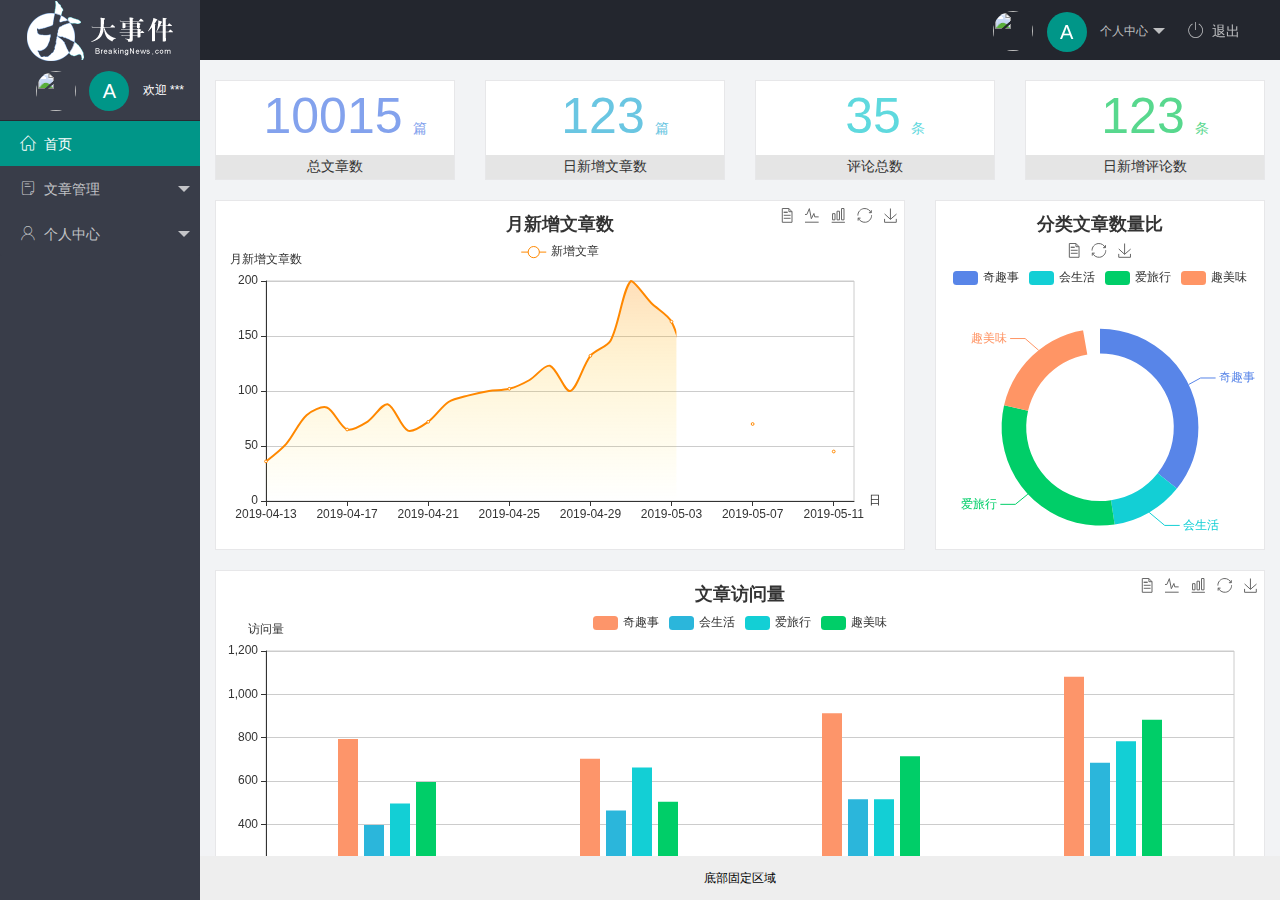
==== index.html @ 92165ec0 "提交消息" ====
<!DOCTYPE html>
<html lang="en">

<head>
    <meta charset="UTF-8" />
    <meta http-equiv="X-UA-Compatible" content="IE=edge" />
    <meta name="viewport" content="width=device-width, initial-scale=1.0" />
    <title>Document</title>
    <link rel="stylesheet" href="/assets/lib/layui/css/layui.css" />
    <link rel="stylesheet" href="/assets/fonts/iconfont.css">
    <link rel="stylesheet" href="/assets/css/index.css">
</head>

<body>
    <div class="layui-layout layui-layout-admin">
        <div class="layui-header">
            <div class="layui-logo layui-hide-xs layui-bg-black">
                <img src="/assets/images/logo.png" alt="" />
            </div>

            <ul class="layui-nav layui-layout-right">
                <li class="layui-nav-item layui-hide layui-show-md-inline-block">
                    <!-- 右侧导航栏上面头像 -->
                    <a href="javascript:;" class="userinfo">
                        <img src="http://t.cn/RCzsdCq" class="layui-nav-img" />
                        <span class="text-avatar">A</span>
                        个人中心
                    </a>
                    <dl class="layui-nav-child">
                        <dd><a href="">基本资料</a></dd>
                        <dd><a href="">更换头像</a></dd>
                        <dd><a href="">重置密码</a></dd>
                    </dl>
                </li>
                <li class="layui-nav-item" lay-header-event="menuRight" lay-unselect>
                    <a href="javascript:;" id="btnLogout"><span class="iconfont icon-tuichu"></span>退出</a>
                </li>
            </ul>
        </div>

        <div class="layui-side layui-bg-black">
            <div class="layui-side-scroll">
                <!-- 左侧侧边栏上面头像 -->
                <div class="userinfo">
                    <img src="http://t.cn/RCzsdCq" class="layui-nav-img" />
                    <span class="text-avatar">A</span>
                    <span id="welcome">欢迎 ***</span>
                </div>
                <!-- 左侧导航区域（可配合layui已有的垂直导航） -->
                <ul class="layui-nav layui-nav-tree" lay-shrink="all">
                    <li class="layui-nav-item layui-this">
                        <a href=" " target="fm"><span class="iconfont icon-home"></span>首页</a>
                    </li>
                    <li class="layui-nav-item">
                        <a class="" href="javascript:;"><span class="iconfont icon-16"></span>文章管理</a>
                        <dl class="layui-nav-child">
                            <dd><a href="javascript:;"><i class="layui-icon layui-icon-app"></i>文章类别</a></dd>
                            <dd><a href="javascript:;"><i class="layui-icon layui-icon-app"></i>文章列表</a></dd>
                            <dd><a href="javascript:;"><i class="layui-icon layui-icon-app"></i>发布文章</a></dd>
                        </dl>
                    </li>
                    <li class="layui-nav-item">
                        <a href="javascript:;"><span class="iconfont icon-user"></span>个人中心</a>
                        <dl class="layui-nav-child">
                            <dd><a href="javascript:;"><i class="layui-icon layui-icon-app"></i>基本资料</a></dd>
                            <dd><a href="javascript:;"><i class="layui-icon layui-icon-app"></i>更换头像</a></dd>
                            <dd><a href="javascript:;"><i class="layui-icon layui-icon-app"></i>重置密码</a></dd>
                        </dl>
                    </li>
                </ul>
            </div>
        </div>
        <div class="layui-body">
            <!-- 内容主体区域 -->
            <iframe name="fm" src="/home/dashboard.html" frameborder="0"></iframe>
        </div>

        <div class="layui-footer">
            <!-- 底部固定区域 -->
            底部固定区域
        </div>
    </div>
    <script src="/assets/lib/layui/layui.all.js"></script>
    <script src="/assets/lib/jquery.js"></script>
    <script src="/assets/js/baseAPI.js"></script>
    <script src="/assets/js/index.js"></script>
</body>

</html>
---- assets/lib/layui/css/layui.css ----
/** layui-v2.5.5 MIT License By https://www.layui.com */
 .layui-inline,img{display:inline-block;vertical-align:middle}h1,h2,h3,h4,h5,h6{font-weight:400}.layui-edge,.layui-header,.layui-inline,.layui-main{position:relative}.layui-body,.layui-edge,.layui-elip{overflow:hidden}.layui-btn,.layui-edge,.layui-inline,img{vertical-align:middle}.layui-btn,.layui-disabled,.layui-icon,.layui-unselect{-moz-user-select:none;-webkit-user-select:none;-ms-user-select:none}.layui-elip,.layui-form-checkbox span,.layui-form-pane .layui-form-label{text-overflow:ellipsis;white-space:nowrap}.layui-breadcrumb,.layui-tree-btnGroup{visibility:hidden}blockquote,body,button,dd,div,dl,dt,form,h1,h2,h3,h4,h5,h6,input,li,ol,p,pre,td,textarea,th,ul{margin:0;padding:0;-webkit-tap-highlight-color:rgba(0,0,0,0)}a:active,a:hover{outline:0}img{border:none}li{list-style:none}table{border-collapse:collapse;border-spacing:0}h4,h5,h6{font-size:100%}button,input,optgroup,option,select,textarea{font-family:inherit;font-size:inherit;font-style:inherit;font-weight:inherit;outline:0}pre{white-space:pre-wrap;white-space:-moz-pre-wrap;white-space:-pre-wrap;white-space:-o-pre-wrap;word-wrap:break-word}body{line-height:24px;font:14px Helvetica Neue,Helvetica,PingFang SC,Tahoma,Arial,sans-serif}hr{height:1px;margin:10px 0;border:0;clear:both}a{color:#333;text-decoration:none}a:hover{color:#777}a cite{font-style:normal;*cursor:pointer}.layui-border-box,.layui-border-box *{box-sizing:border-box}.layui-box,.layui-box *{box-sizing:content-box}.layui-clear{clear:both;*zoom:1}.layui-clear:after{content:'\20';clear:both;*zoom:1;display:block;height:0}.layui-inline{*display:inline;*zoom:1}.layui-edge{display:inline-block;width:0;height:0;border-width:6px;border-style:dashed;border-color:transparent}.layui-edge-top{top:-4px;border-bottom-color:#999;border-bottom-style:solid}.layui-edge-right{border-left-color:#999;border-left-style:solid}.layui-edge-bottom{top:2px;border-top-color:#999;border-top-style:solid}.layui-edge-left{border-right-color:#999;border-right-style:solid}.layui-disabled,.layui-disabled:hover{color:#d2d2d2!important;cursor:not-allowed!important}.layui-circle{border-radius:100%}.layui-show{display:block!important}.layui-hide{display:none!important}@font-face{font-family:layui-icon;src:url(../font/iconfont.eot?v=250);src:url(../font/iconfont.eot?v=250#iefix) format('embedded-opentype'),url(../font/iconfont.woff2?v=250) format('woff2'),url(../font/iconfont.woff?v=250) format('woff'),url(../font/iconfont.ttf?v=250) format('truetype'),url(../font/iconfont.svg?v=250#layui-icon) format('svg')}.layui-icon{font-family:layui-icon!important;font-size:16px;font-style:normal;-webkit-font-smoothing:antialiased;-moz-osx-font-smoothing:grayscale}.layui-icon-reply-fill:before{content:"\e611"}.layui-icon-set-fill:before{content:"\e614"}.layui-icon-menu-fill:before{content:"\e60f"}.layui-icon-search:before{content:"\e615"}.layui-icon-share:before{content:"\e641"}.layui-icon-set-sm:before{content:"\e620"}.layui-icon-engine:before{content:"\e628"}.layui-icon-close:before{content:"\1006"}.layui-icon-close-fill:before{content:"\1007"}.layui-icon-chart-screen:before{content:"\e629"}.layui-icon-star:before{content:"\e600"}.layui-icon-circle-dot:before{content:"\e617"}.layui-icon-chat:before{content:"\e606"}.layui-icon-release:before{content:"\e609"}.layui-icon-list:before{content:"\e60a"}.layui-icon-chart:before{content:"\e62c"}.layui-icon-ok-circle:before{content:"\1005"}.layui-icon-layim-theme:before{content:"\e61b"}.layui-icon-table:before{content:"\e62d"}.layui-icon-right:before{content:"\e602"}.layui-icon-left:before{content:"\e603"}.layui-icon-cart-simple:before{content:"\e698"}.layui-icon-face-cry:before{content:"\e69c"}.layui-icon-face-smile:before{content:"\e6af"}.layui-icon-survey:before{content:"\e6b2"}.layui-icon-tree:before{content:"\e62e"}.layui-icon-upload-circle:before{content:"\e62f"}.layui-icon-add-circle:before{content:"\e61f"}.layui-icon-download-circle:before{content:"\e601"}.layui-icon-templeate-1:before{content:"\e630"}.layui-icon-util:before{content:"\e631"}.layui-icon-face-surprised:before{content:"\e664"}.layui-icon-edit:before{content:"\e642"}.layui-icon-speaker:before{content:"\e645"}.layui-icon-down:before{content:"\e61a"}.layui-icon-file:before{content:"\e621"}.layui-icon-layouts:before{content:"\e632"}.layui-icon-rate-half:before{content:"\e6c9"}.layui-icon-add-circle-fine:before{content:"\e608"}.layui-icon-prev-circle:before{content:"\e633"}.layui-icon-read:before{content:"\e705"}.layui-icon-404:before{content:"\e61c"}.layui-icon-carousel:before{content:"\e634"}.layui-icon-help:before{content:"\e607"}.layui-icon-code-circle:before{content:"\e635"}.layui-icon-water:before{content:"\e636"}.layui-icon-username:before{content:"\e66f"}.layui-icon-find-fill:before{content:"\e670"}.layui-icon-about:before{content:"\e60b"}.layui-icon-location:before{content:"\e715"}.layui-icon-up:before{content:"\e619"}.layui-icon-pause:before{content:"\e651"}.layui-icon-date:before{content:"\e637"}.layui-icon-layim-uploadfile:before{content:"\e61d"}.layui-icon-delete:before{content:"\e640"}.layui-icon-play:before{content:"\e652"}.layui-icon-top:before{content:"\e604"}.layui-icon-friends:before{content:"\e612"}.layui-icon-refresh-3:before{content:"\e9aa"}.layui-icon-ok:before{content:"\e605"}.layui-icon-layer:before{content:"\e638"}.layui-icon-face-smile-fine:before{content:"\e60c"}.layui-icon-dollar:before{content:"\e659"}.layui-icon-group:before{content:"\e613"}.layui-icon-layim-download:before{content:"\e61e"}.layui-icon-picture-fine:before{content:"\e60d"}.layui-icon-link:before{content:"\e64c"}.layui-icon-diamond:before{content:"\e735"}.layui-icon-log:before{content:"\e60e"}.layui-icon-rate-solid:before{content:"\e67a"}.layui-icon-fonts-del:before{content:"\e64f"}.layui-icon-unlink:before{content:"\e64d"}.layui-icon-fonts-clear:before{content:"\e639"}.layui-icon-triangle-r:before{content:"\e623"}.layui-icon-circle:before{content:"\e63f"}.layui-icon-radio:before{content:"\e643"}.layui-icon-align-center:before{content:"\e647"}.layui-icon-align-right:before{content:"\e648"}.layui-icon-align-left:before{content:"\e649"}.layui-icon-loading-1:before{content:"\e63e"}.layui-icon-return:before{content:"\e65c"}.layui-icon-fonts-strong:before{content:"\e62b"}.layui-icon-upload:before{content:"\e67c"}.layui-icon-dialogue:before{content:"\e63a"}.layui-icon-video:before{content:"\e6ed"}.layui-icon-headset:before{content:"\e6fc"}.layui-icon-cellphone-fine:before{content:"\e63b"}.layui-icon-add-1:before{content:"\e654"}.layui-icon-face-smile-b:before{content:"\e650"}.layui-icon-fonts-html:before{content:"\e64b"}.layui-icon-form:before{content:"\e63c"}.layui-icon-cart:before{content:"\e657"}.layui-icon-camera-fill:before{content:"\e65d"}.layui-icon-tabs:before{content:"\e62a"}.layui-icon-fonts-code:before{content:"\e64e"}.layui-icon-fire:before{content:"\e756"}.layui-icon-set:before{content:"\e716"}.layui-icon-fonts-u:before{content:"\e646"}.layui-icon-triangle-d:before{content:"\e625"}.layui-icon-tips:before{content:"\e702"}.layui-icon-picture:before{content:"\e64a"}.layui-icon-more-vertical:before{content:"\e671"}.layui-icon-flag:before{content:"\e66c"}.layui-icon-loading:before{content:"\e63d"}.layui-icon-fonts-i:before{content:"\e644"}.layui-icon-refresh-1:before{content:"\e666"}.layui-icon-rmb:before{content:"\e65e"}.layui-icon-home:before{content:"\e68e"}.layui-icon-user:before{content:"\e770"}.layui-icon-notice:before{content:"\e667"}.layui-icon-login-weibo:before{content:"\e675"}.layui-icon-voice:before{content:"\e688"}.layui-icon-upload-drag:before{content:"\e681"}.layui-icon-login-qq:before{content:"\e676"}.layui-icon-snowflake:before{content:"\e6b1"}.layui-icon-file-b:before{content:"\e655"}.layui-icon-template:before{content:"\e663"}.layui-icon-auz:before{content:"\e672"}.layui-icon-console:before{content:"\e665"}.layui-icon-app:before{content:"\e653"}.layui-icon-prev:before{content:"\e65a"}.layui-icon-website:before{content:"\e7ae"}.layui-icon-next:before{content:"\e65b"}.layui-icon-component:before{content:"\e857"}.layui-icon-more:before{content:"\e65f"}.layui-icon-login-wechat:before{content:"\e677"}.layui-icon-shrink-right:before{content:"\e668"}.layui-icon-spread-left:before{content:"\e66b"}.layui-icon-camera:before{content:"\e660"}.layui-icon-note:before{content:"\e66e"}.layui-icon-refresh:before{content:"\e669"}.layui-icon-female:before{content:"\e661"}.layui-icon-male:before{content:"\e662"}.layui-icon-password:before{content:"\e673"}.layui-icon-senior:before{content:"\e674"}.layui-icon-theme:before{content:"\e66a"}.layui-icon-tread:before{content:"\e6c5"}.layui-icon-praise:before{content:"\e6c6"}.layui-icon-star-fill:before{content:"\e658"}.layui-icon-rate:before{content:"\e67b"}.layui-icon-template-1:before{content:"\e656"}.layui-icon-vercode:before{content:"\e679"}.layui-icon-cellphone:before{content:"\e678"}.layui-icon-screen-full:before{content:"\e622"}.layui-icon-screen-restore:before{content:"\e758"}.layui-icon-cols:before{content:"\e610"}.layui-icon-export:before{content:"\e67d"}.layui-icon-print:before{content:"\e66d"}.layui-icon-slider:before{content:"\e714"}.layui-icon-addition:before{content:"\e624"}.layui-icon-subtraction:before{content:"\e67e"}.layui-icon-service:before{content:"\e626"}.layui-icon-transfer:before{content:"\e691"}.layui-main{width:1140px;margin:0 auto}.layui-header{z-index:1000;height:60px}.layui-header a:hover{transition:all .5s;-webkit-transition:all .5s}.layui-side{position:fixed;left:0;top:0;bottom:0;z-index:999;width:200px;overflow-x:hidden}.layui-side-scroll{position:relative;width:220px;height:100%;overflow-x:hidden}.layui-body{position:absolute;left:200px;right:0;top:0;bottom:0;z-index:998;width:auto;overflow-y:auto;box-sizing:border-box}.layui-layout-body{overflow:hidden}.layui-layout-admin .layui-header{background-color:#23262E}.layui-layout-admin .layui-side{top:60px;width:200px;overflow-x:hidden}.layui-layout-admin .layui-body{position:fixed;top:60px;bottom:44px}.layui-layout-admin .layui-main{width:auto;margin:0 15px}.layui-layout-admin .layui-footer{position:fixed;left:200px;right:0;bottom:0;height:44px;line-height:44px;padding:0 15px;background-color:#eee}.layui-layout-admin .layui-logo{position:absolute;left:0;top:0;width:200px;height:100%;line-height:60px;text-align:center;color:#009688;font-size:16px}.layui-layout-admin .layui-header .layui-nav{background:0 0}.layui-layout-left{position:absolute!important;left:200px;top:0}.layui-layout-right{position:absolute!important;right:0;top:0}.layui-container{position:relative;margin:0 auto;padding:0 15px;box-sizing:border-box}.layui-fluid{position:relative;margin:0 auto;padding:0 15px}.layui-row:after,.layui-row:before{content:'';display:block;clear:both}.layui-col-lg1,.layui-col-lg10,.layui-col-lg11,.layui-col-lg12,.layui-col-lg2,.layui-col-lg3,.layui-col-lg4,.layui-col-lg5,.layui-col-lg6,.layui-col-lg7,.layui-col-lg8,.layui-col-lg9,.layui-col-md1,.layui-col-md10,.layui-col-md11,.layui-col-md12,.layui-col-md2,.layui-col-md3,.layui-col-md4,.layui-col-md5,.layui-col-md6,.layui-col-md7,.layui-col-md8,.layui-col-md9,.layui-col-sm1,.layui-col-sm10,.layui-col-sm11,.layui-col-sm12,.layui-col-sm2,.layui-col-sm3,.layui-col-sm4,.layui-col-sm5,.layui-col-sm6,.layui-col-sm7,.layui-col-sm8,.layui-col-sm9,.layui-col-xs1,.layui-col-xs10,.layui-col-xs11,.layui-col-xs12,.layui-col-xs2,.layui-col-xs3,.layui-col-xs4,.layui-col-xs5,.layui-col-xs6,.layui-col-xs7,.layui-col-xs8,.layui-col-xs9{position:relative;display:block;box-sizing:border-box}.layui-col-xs1,.layui-col-xs10,.layui-col-xs11,.layui-col-xs12,.layui-col-xs2,.layui-col-xs3,.layui-col-xs4,.layui-col-xs5,.layui-col-xs6,.layui-col-xs7,.layui-col-xs8,.layui-col-xs9{float:left}.layui-col-xs1{width:8.33333333%}.layui-col-xs2{width:16.66666667%}.layui-col-xs3{width:25%}.layui-col-xs4{width:33.33333333%}.layui-col-xs5{width:41.66666667%}.layui-col-xs6{width:50%}.layui-col-xs7{width:58.33333333%}.layui-col-xs8{width:66.66666667%}.layui-col-xs9{width:75%}.layui-col-xs10{width:83.33333333%}.layui-col-xs11{width:91.66666667%}.layui-col-xs12{width:100%}.layui-col-xs-offset1{margin-left:8.33333333%}.layui-col-xs-offset2{margin-left:16.66666667%}.layui-col-xs-offset3{margin-left:25%}.layui-col-xs-offset4{margin-left:33.33333333%}.layui-col-xs-offset5{margin-left:41.66666667%}.layui-col-xs-offset6{margin-left:50%}.layui-col-xs-offset7{margin-left:58.33333333%}.layui-col-xs-offset8{margin-left:66.66666667%}.layui-col-xs-offset9{margin-left:75%}.layui-col-xs-offset10{margin-left:83.33333333%}.layui-col-xs-offset11{margin-left:91.66666667%}.layui-col-xs-offset12{margin-left:100%}@media screen and (max-width:768px){.layui-hide-xs{display:none!important}.layui-show-xs-block{display:block!important}.layui-show-xs-inline{display:inline!important}.layui-show-xs-inline-block{display:inline-block!important}}@media screen and (min-width:768px){.layui-container{width:750px}.layui-hide-sm{display:none!important}.layui-show-sm-block{display:block!important}.layui-show-sm-inline{display:inline!important}.layui-show-sm-inline-block{display:inline-block!important}.layui-col-sm1,.layui-col-sm10,.layui-col-sm11,.layui-col-sm12,.layui-col-sm2,.layui-col-sm3,.layui-col-sm4,.layui-col-sm5,.layui-col-sm6,.layui-col-sm7,.layui-col-sm8,.layui-col-sm9{float:left}.layui-col-sm1{width:8.33333333%}.layui-col-sm2{width:16.66666667%}.layui-col-sm3{width:25%}.layui-col-sm4{width:33.33333333%}.layui-col-sm5{width:41.66666667%}.layui-col-sm6{width:50%}.layui-col-sm7{width:58.33333333%}.layui-col-sm8{width:66.66666667%}.layui-col-sm9{width:75%}.layui-col-sm10{width:83.33333333%}.layui-col-sm11{width:91.66666667%}.layui-col-sm12{width:100%}.layui-col-sm-offset1{margin-left:8.33333333%}.layui-col-sm-offset2{margin-left:16.66666667%}.layui-col-sm-offset3{margin-left:25%}.layui-col-sm-offset4{margin-left:33.33333333%}.layui-col-sm-offset5{margin-left:41.66666667%}.layui-col-sm-offset6{margin-left:50%}.layui-col-sm-offset7{margin-left:58.33333333%}.layui-col-sm-offset8{margin-left:66.66666667%}.layui-col-sm-offset9{margin-left:75%}.layui-col-sm-offset10{margin-left:83.33333333%}.layui-col-sm-offset11{margin-left:91.66666667%}.layui-col-sm-offset12{margin-left:100%}}@media screen and (min-width:992px){.layui-container{width:970px}.layui-hide-md{display:none!important}.layui-show-md-block{display:block!important}.layui-show-md-inline{display:inline!important}.layui-show-md-inline-block{display:inline-block!important}.layui-col-md1,.layui-col-md10,.layui-col-md11,.layui-col-md12,.layui-col-md2,.layui-col-md3,.layui-col-md4,.layui-col-md5,.layui-col-md6,.layui-col-md7,.layui-col-md8,.layui-col-md9{float:left}.layui-col-md1{width:8.33333333%}.layui-col-md2{width:16.66666667%}.layui-col-md3{width:25%}.layui-col-md4{width:33.33333333%}.layui-col-md5{width:41.66666667%}.layui-col-md6{width:50%}.layui-col-md7{width:58.33333333%}.layui-col-md8{width:66.66666667%}.layui-col-md9{width:75%}.layui-col-md10{width:83.33333333%}.layui-col-md11{width:91.66666667%}.layui-col-md12{width:100%}.layui-col-md-offset1{margin-left:8.33333333%}.layui-col-md-offset2{margin-left:16.66666667%}.layui-col-md-offset3{margin-left:25%}.layui-col-md-offset4{margin-left:33.33333333%}.layui-col-md-offset5{margin-left:41.66666667%}.layui-col-md-offset6{margin-left:50%}.layui-col-md-offset7{margin-left:58.33333333%}.layui-col-md-offset8{margin-left:66.66666667%}.layui-col-md-offset9{margin-left:75%}.layui-col-md-offset10{margin-left:83.33333333%}.layui-col-md-offset11{margin-left:91.66666667%}.layui-col-md-offset12{margin-left:100%}}@media screen and (min-width:1200px){.layui-container{width:1170px}.layui-hide-lg{display:none!important}.layui-show-lg-block{display:block!important}.layui-show-lg-inline{display:inline!important}.layui-show-lg-inline-block{display:inline-block!important}.layui-col-lg1,.layui-col-lg10,.layui-col-lg11,.layui-col-lg12,.layui-col-lg2,.layui-col-lg3,.layui-col-lg4,.layui-col-lg5,.layui-col-lg6,.layui-col-lg7,.layui-col-lg8,.layui-col-lg9{float:left}.layui-col-lg1{width:8.33333333%}.layui-col-lg2{width:16.66666667%}.layui-col-lg3{width:25%}.layui-col-lg4{width:33.33333333%}.layui-col-lg5{width:41.66666667%}.layui-col-lg6{width:50%}.layui-col-lg7{width:58.33333333%}.layui-col-lg8{width:66.66666667%}.layui-col-lg9{width:75%}.layui-col-lg10{width:83.33333333%}.layui-col-lg11{width:91.66666667%}.layui-col-lg12{width:100%}.layui-col-lg-offset1{margin-left:8.33333333%}.layui-col-lg-offset2{margin-left:16.66666667%}.layui-col-lg-offset3{margin-left:25%}.layui-col-lg-offset4{margin-left:33.33333333%}.layui-col-lg-offset5{margin-left:41.66666667%}.layui-col-lg-offset6{margin-left:50%}.layui-col-lg-offset7{margin-left:58.33333333%}.layui-col-lg-offset8{margin-left:66.66666667%}.layui-col-lg-offset9{margin-left:75%}.layui-col-lg-offset10{margin-left:83.33333333%}.layui-col-lg-offset11{margin-left:91.66666667%}.layui-col-lg-offset12{margin-left:100%}}.layui-col-space1{margin:-.5px}.layui-col-space1>*{padding:.5px}.layui-col-space3{margin:-1.5px}.layui-col-space3>*{padding:1.5px}.layui-col-space5{margin:-2.5px}.layui-col-space5>*{padding:2.5px}.layui-col-space8{margin:-3.5px}.layui-col-space8>*{padding:3.5px}.layui-col-space10{margin:-5px}.layui-col-space10>*{padding:5px}.layui-col-space12{margin:-6px}.layui-col-space12>*{padding:6px}.layui-col-space15{margin:-7.5px}.layui-col-space15>*{padding:7.5px}.layui-col-space18{margin:-9px}.layui-col-space18>*{padding:9px}.layui-col-space20{margin:-10px}.layui-col-space20>*{padding:10px}.layui-col-space22{margin:-11px}.layui-col-space22>*{padding:11px}.layui-col-space25{margin:-12.5px}.layui-col-space25>*{padding:12.5px}.layui-col-space30{margin:-15px}.layui-col-space30>*{padding:15px}.layui-btn,.layui-input,.layui-select,.layui-textarea,.layui-upload-button{outline:0;-webkit-appearance:none;transition:all .3s;-webkit-transition:all .3s;box-sizing:border-box}.layui-elem-quote{margin-bottom:10px;padding:15px;line-height:22px;border-left:5px solid #009688;border-radius:0 2px 2px 0;background-color:#f2f2f2}.layui-quote-nm{border-style:solid;border-width:1px 1px 1px 5px;background:0 0}.layui-elem-field{margin-bottom:10px;padding:0;border-width:1px;border-style:solid}.layui-elem-field legend{margin-left:20px;padding:0 10px;font-size:20px;font-weight:300}.layui-field-title{margin:10px 0 20px;border-width:1px 0 0}.layui-field-box{padding:10px 15px}.layui-field-title .layui-field-box{padding:10px 0}.layui-progress{position:relative;height:6px;border-radius:20px;background-color:#e2e2e2}.layui-progress-bar{position:absolute;left:0;top:0;width:0;max-width:100%;height:6px;border-radius:20px;text-align:right;background-color:#5FB878;transition:all .3s;-webkit-transition:all .3s}.layui-progress-big,.layui-progress-big .layui-progress-bar{height:18px;line-height:18px}.layui-progress-text{position:relative;top:-20px;line-height:18px;font-size:12px;color:#666}.layui-progress-big .layui-progress-text{position:static;padding:0 10px;color:#fff}.layui-collapse{border-width:1px;border-style:solid;border-radius:2px}.layui-colla-content,.layui-colla-item{border-top-width:1px;border-top-style:solid}.layui-colla-item:first-child{border-top:none}.layui-colla-title{position:relative;height:42px;line-height:42px;padding:0 15px 0 35px;color:#333;background-color:#f2f2f2;cursor:pointer;font-size:14px;overflow:hidden}.layui-colla-content{display:none;padding:10px 15px;line-height:22px;color:#666}.layui-colla-icon{position:absolute;left:15px;top:0;font-size:14px}.layui-card{margin-bottom:15px;border-radius:2px;background-color:#fff;box-shadow:0 1px 2px 0 rgba(0,0,0,.05)}.layui-card:last-child{margin-bottom:0}.layui-card-header{position:relative;height:42px;line-height:42px;padding:0 15px;border-bottom:1px solid #f6f6f6;color:#333;border-radius:2px 2px 0 0;font-size:14px}.layui-bg-black,.layui-bg-blue,.layui-bg-cyan,.layui-bg-green,.layui-bg-orange,.layui-bg-red{color:#fff!important}.layui-card-body{position:relative;padding:10px 15px;line-height:24px}.layui-card-body[pad15]{padding:15px}.layui-card-body[pad20]{padding:20px}.layui-card-body .layui-table{margin:5px 0}.layui-card .layui-tab{margin:0}.layui-panel-window{position:relative;padding:15px;border-radius:0;border-top:5px solid #E6E6E6;background-color:#fff}.layui-auxiliar-moving{position:fixed;left:0;right:0;top:0;bottom:0;width:100%;height:100%;background:0 0;z-index:9999999999}.layui-form-label,.layui-form-mid,.layui-form-select,.layui-input-block,.layui-input-inline,.layui-textarea{position:relative}.layui-bg-red{background-color:#FF5722!important}.layui-bg-orange{background-color:#FFB800!important}.layui-bg-green{background-color:#009688!important}.layui-bg-cyan{background-color:#2F4056!important}.layui-bg-blue{background-color:#1E9FFF!important}.layui-bg-black{background-color:#393D49!important}.layui-bg-gray{background-color:#eee!important;color:#666!important}.layui-badge-rim,.layui-colla-content,.layui-colla-item,.layui-collapse,.layui-elem-field,.layui-form-pane .layui-form-item[pane],.layui-form-pane .layui-form-label,.layui-input,.layui-layedit,.layui-layedit-tool,.layui-quote-nm,.layui-select,.layui-tab-bar,.layui-tab-card,.layui-tab-title,.layui-tab-title .layui-this:after,.layui-textarea{border-color:#e6e6e6}.layui-timeline-item:before,hr{background-color:#e6e6e6}.layui-text{line-height:22px;font-size:14px;color:#666}.layui-text h1,.layui-text h2,.layui-text h3{font-weight:500;color:#333}.layui-text h1{font-size:30px}.layui-text h2{font-size:24px}.layui-text h3{font-size:18px}.layui-text a:not(.layui-btn){color:#01AAED}.layui-text a:not(.layui-btn):hover{text-decoration:underline}.layui-text ul{padding:5px 0 5px 15px}.layui-text ul li{margin-top:5px;list-style-type:disc}.layui-text em,.layui-word-aux{color:#999!important;padding:0 5px!important}.layui-btn{display:inline-block;height:38px;line-height:38px;padding:0 18px;background-color:#009688;color:#fff;white-space:nowrap;text-align:center;font-size:14px;border:none;border-radius:2px;cursor:pointer}.layui-btn:hover{opacity:.8;filter:alpha(opacity=80);color:#fff}.layui-btn:active{opacity:1;filter:alpha(opacity=100)}.layui-btn+.layui-btn{margin-left:10px}.layui-btn-container{font-size:0}.layui-btn-container .layui-btn{margin-right:10px;margin-bottom:10px}.layui-btn-container .layui-btn+.layui-btn{margin-left:0}.layui-table .layui-btn-container .layui-btn{margin-bottom:9px}.layui-btn-radius{border-radius:100px}.layui-btn .layui-icon{margin-right:3px;font-size:18px;vertical-align:bottom;vertical-align:middle\9}.layui-btn-primary{border:1px solid #C9C9C9;background-color:#fff;color:#555}.layui-btn-primary:hover{border-color:#009688;color:#333}.layui-btn-normal{background-color:#1E9FFF}.layui-btn-warm{background-color:#FFB800}.layui-btn-danger{background-color:#FF5722}.layui-btn-checked{background-color:#5FB878}.layui-btn-disabled,.layui-btn-disabled:active,.layui-btn-disabled:hover{border:1px solid #e6e6e6;background-color:#FBFBFB;color:#C9C9C9;cursor:not-allowed;opacity:1}.layui-btn-lg{height:44px;line-height:44px;padding:0 25px;font-size:16px}.layui-btn-sm{height:30px;line-height:30px;padding:0 10px;font-size:12px}.layui-btn-sm i{font-size:16px!important}.layui-btn-xs{height:22px;line-height:22px;padding:0 5px;font-size:12px}.layui-btn-xs i{font-size:14px!important}.layui-btn-group{display:inline-block;vertical-align:middle;font-size:0}.layui-btn-group .layui-btn{margin-left:0!important;margin-right:0!important;border-left:1px solid rgba(255,255,255,.5);border-radius:0}.layui-btn-group .layui-btn-primary{border-left:none}.layui-btn-group .layui-btn-primary:hover{border-color:#C9C9C9;color:#009688}.layui-btn-group .layui-btn:first-child{border-left:none;border-radius:2px 0 0 2px}.layui-btn-group .layui-btn-primary:first-child{border-left:1px solid #c9c9c9}.layui-btn-group .layui-btn:last-child{border-radius:0 2px 2px 0}.layui-btn-group .layui-btn+.layui-btn{margin-left:0}.layui-btn-group+.layui-btn-group{margin-left:10px}.layui-btn-fluid{width:100%}.layui-input,.layui-select,.layui-textarea{height:38px;line-height:1.3;line-height:38px\9;border-width:1px;border-style:solid;background-color:#fff;border-radius:2px}.layui-input::-webkit-input-placeholder,.layui-select::-webkit-input-placeholder,.layui-textarea::-webkit-input-placeholder{line-height:1.3}.layui-input,.layui-textarea{display:block;width:100%;padding-left:10px}.layui-input:hover,.layui-textarea:hover{border-color:#D2D2D2!important}.layui-input:focus,.layui-textarea:focus{border-color:#C9C9C9!important}.layui-textarea{min-height:100px;height:auto;line-height:20px;padding:6px 10px;resize:vertical}.layui-select{padding:0 10px}.layui-form input[type=checkbox],.layui-form input[type=radio],.layui-form select{display:none}.layui-form [lay-ignore]{display:initial}.layui-form-item{margin-bottom:15px;clear:both;*zoom:1}.layui-form-item:after{content:'\20';clear:both;*zoom:1;display:block;height:0}.layui-form-label{float:left;display:block;padding:9px 15px;width:80px;font-weight:400;line-height:20px;text-align:right}.layui-form-label-col{display:block;float:none;padding:9px 0;line-height:20px;text-align:left}.layui-form-item .layui-inline{margin-bottom:5px;margin-right:10px}.layui-input-block{margin-left:110px;min-height:36px}.layui-input-inline{display:inline-block;vertical-align:middle}.layui-form-item .layui-input-inline{float:left;width:190px;margin-right:10px}.layui-form-text .layui-input-inline{width:auto}.layui-form-mid{float:left;display:block;padding:9px 0!important;line-height:20px;margin-right:10px}.layui-form-danger+.layui-form-select .layui-input,.layui-form-danger:focus{border-color:#FF5722!important}.layui-form-select .layui-input{padding-right:30px;cursor:pointer}.layui-form-select .layui-edge{position:absolute;right:10px;top:50%;margin-top:-3px;cursor:pointer;border-width:6px;border-top-color:#c2c2c2;border-top-style:solid;transition:all .3s;-webkit-transition:all .3s}.layui-form-select dl{display:none;position:absolute;left:0;top:42px;padding:5px 0;z-index:899;min-width:100%;border:1px solid #d2d2d2;max-height:300px;overflow-y:auto;background-color:#fff;border-radius:2px;box-shadow:0 2px 4px rgba(0,0,0,.12);box-sizing:border-box}.layui-form-select dl dd,.layui-form-select dl dt{padding:0 10px;line-height:36px;white-space:nowrap;overflow:hidden;text-overflow:ellipsis}.layui-form-select dl dt{font-size:12px;color:#999}.layui-form-select dl dd{cursor:pointer}.layui-form-select dl dd:hover{background-color:#f2f2f2;-webkit-transition:.5s all;transition:.5s all}.layui-form-select .layui-select-group dd{padding-left:20px}.layui-form-select dl dd.layui-select-tips{padding-left:10px!important;color:#999}.layui-form-select dl dd.layui-this{background-color:#5FB878;color:#fff}.layui-form-checkbox,.layui-form-select dl dd.layui-disabled{background-color:#fff}.layui-form-selected dl{display:block}.layui-form-checkbox,.layui-form-checkbox *,.layui-form-switch{display:inline-block;vertical-align:middle}.layui-form-selected .layui-edge{margin-top:-9px;-webkit-transform:rotate(180deg);transform:rotate(180deg);margin-top:-3px\9}:root .layui-form-selected .layui-edge{margin-top:-9px\0/IE9}.layui-form-selectup dl{top:auto;bottom:42px}.layui-select-none{margin:5px 0;text-align:center;color:#999}.layui-select-disabled .layui-disabled{border-color:#eee!important}.layui-select-disabled .layui-edge{border-top-color:#d2d2d2}.layui-form-checkbox{position:relative;height:30px;line-height:30px;margin-right:10px;padding-right:30px;cursor:pointer;font-size:0;-webkit-transition:.1s linear;transition:.1s linear;box-sizing:border-box}.layui-form-checkbox span{padding:0 10px;height:100%;font-size:14px;border-radius:2px 0 0 2px;background-color:#d2d2d2;color:#fff;overflow:hidden}.layui-form-checkbox:hover span{background-color:#c2c2c2}.layui-form-checkbox i{position:absolute;right:0;top:0;width:30px;height:28px;border:1px solid #d2d2d2;border-left:none;border-radius:0 2px 2px 0;color:#fff;font-size:20px;text-align:center}.layui-form-checkbox:hover i{border-color:#c2c2c2;color:#c2c2c2}.layui-form-checked,.layui-form-checked:hover{border-color:#5FB878}.layui-form-checked span,.layui-form-checked:hover span{background-color:#5FB878}.layui-form-checked i,.layui-form-checked:hover i{color:#5FB878}.layui-form-item .layui-form-checkbox{margin-top:4px}.layui-form-checkbox[lay-skin=primary]{height:auto!important;line-height:normal!important;min-width:18px;min-height:18px;border:none!important;margin-right:0;padding-left:28px;padding-right:0;background:0 0}.layui-form-checkbox[lay-skin=primary] span{padding-left:0;padding-right:15px;line-height:18px;background:0 0;color:#666}.layui-form-checkbox[lay-skin=primary] i{right:auto;left:0;width:16px;height:16px;line-height:16px;border:1px solid #d2d2d2;font-size:12px;border-radius:2px;background-color:#fff;-webkit-transition:.1s linear;transition:.1s linear}.layui-form-checkbox[lay-skin=primary]:hover i{border-color:#5FB878;color:#fff}.layui-form-checked[lay-skin=primary] i{border-color:#5FB878!important;background-color:#5FB878;color:#fff}.layui-checkbox-disbaled[lay-skin=primary] span{background:0 0!important;color:#c2c2c2}.layui-checkbox-disbaled[lay-skin=primary]:hover i{border-color:#d2d2d2}.layui-form-item .layui-form-checkbox[lay-skin=primary]{margin-top:10px}.layui-form-switch{position:relative;height:22px;line-height:22px;min-width:35px;padding:0 5px;margin-top:8px;border:1px solid #d2d2d2;border-radius:20px;cursor:pointer;background-color:#fff;-webkit-transition:.1s linear;transition:.1s linear}.layui-form-switch i{position:absolute;left:5px;top:3px;width:16px;height:16px;border-radius:20px;background-color:#d2d2d2;-webkit-transition:.1s linear;transition:.1s linear}.layui-form-switch em{position:relative;top:0;width:25px;margin-left:21px;padding:0!important;text-align:center!important;color:#999!important;font-style:normal!important;font-size:12px}.layui-form-onswitch{border-color:#5FB878;background-color:#5FB878}.layui-checkbox-disbaled,.layui-checkbox-disbaled i{border-color:#e2e2e2!important}.layui-form-onswitch i{left:100%;margin-left:-21px;background-color:#fff}.layui-form-onswitch em{margin-left:5px;margin-right:21px;color:#fff!important}.layui-checkbox-disbaled span{background-color:#e2e2e2!important}.layui-checkbox-disbaled:hover i{color:#fff!important}[lay-radio]{display:none}.layui-form-radio,.layui-form-radio *{display:inline-block;vertical-align:middle}.layui-form-radio{line-height:28px;margin:6px 10px 0 0;padding-right:10px;cursor:pointer;font-size:0}.layui-form-radio *{font-size:14px}.layui-form-radio>i{margin-right:8px;font-size:22px;color:#c2c2c2}.layui-form-radio>i:hover,.layui-form-radioed>i{color:#5FB878}.layui-radio-disbaled>i{color:#e2e2e2!important}.layui-form-pane .layui-form-label{width:110px;padding:8px 15px;height:38px;line-height:20px;border-width:1px;border-style:solid;border-radius:2px 0 0 2px;text-align:center;background-color:#FBFBFB;overflow:hidden;box-sizing:border-box}.layui-form-pane .layui-input-inline{margin-left:-1px}.layui-form-pane .layui-input-block{margin-left:110px;left:-1px}.layui-form-pane .layui-input{border-radius:0 2px 2px 0}.layui-form-pane .layui-form-text .layui-form-label{float:none;width:100%;border-radius:2px;box-sizing:border-box;text-align:left}.layui-form-pane .layui-form-text .layui-input-inline{display:block;margin:0;top:-1px;clear:both}.layui-form-pane .layui-form-text .layui-input-block{margin:0;left:0;top:-1px}.layui-form-pane .layui-form-text .layui-textarea{min-height:100px;border-radius:0 0 2px 2px}.layui-form-pane .layui-form-checkbox{margin:4px 0 4px 10px}.layui-form-pane .layui-form-radio,.layui-form-pane .layui-form-switch{margin-top:6px;margin-left:10px}.layui-form-pane .layui-form-item[pane]{position:relative;border-width:1px;border-style:solid}.layui-form-pane .layui-form-item[pane] .layui-form-label{position:absolute;left:0;top:0;height:100%;border-width:0 1px 0 0}.layui-form-pane .layui-form-item[pane] .layui-input-inline{margin-left:110px}@media screen and (max-width:450px){.layui-form-item .layui-form-label{text-overflow:ellipsis;overflow:hidden;white-space:nowrap}.layui-form-item .layui-inline{display:block;margin-right:0;margin-bottom:20px;clear:both}.layui-form-item .layui-inline:after{content:'\20';clear:both;display:block;height:0}.layui-form-item .layui-input-inline{display:block;float:none;left:-3px;width:auto;margin:0 0 10px 112px}.layui-form-item .layui-input-inline+.layui-form-mid{margin-left:110px;top:-5px;padding:0}.layui-form-item .layui-form-checkbox{margin-right:5px;margin-bottom:5px}}.layui-layedit{border-width:1px;border-style:solid;border-radius:2px}.layui-layedit-tool{padding:3px 5px;border-bottom-width:1px;border-bottom-style:solid;font-size:0}.layedit-tool-fixed{position:fixed;top:0;border-top:1px solid #e2e2e2}.layui-layedit-tool .layedit-tool-mid,.layui-layedit-tool .layui-icon{display:inline-block;vertical-align:middle;text-align:center;font-size:14px}.layui-layedit-tool .layui-icon{position:relative;width:32px;height:30px;line-height:30px;margin:3px 5px;color:#777;cursor:pointer;border-radius:2px}.layui-layedit-tool .layui-icon:hover{color:#393D49}.layui-layedit-tool .layui-icon:active{color:#000}.layui-layedit-tool .layedit-tool-active{background-color:#e2e2e2;color:#000}.layui-layedit-tool .layui-disabled,.layui-layedit-tool .layui-disabled:hover{color:#d2d2d2;cursor:not-allowed}.layui-layedit-tool .layedit-tool-mid{width:1px;height:18px;margin:0 10px;background-color:#d2d2d2}.layedit-tool-html{width:50px!important;font-size:30px!important}.layedit-tool-b,.layedit-tool-code,.layedit-tool-help{font-size:16px!important}.layedit-tool-d,.layedit-tool-face,.layedit-tool-image,.layedit-tool-unlink{font-size:18px!important}.layedit-tool-image input{position:absolute;font-size:0;left:0;top:0;width:100%;height:100%;opacity:.01;filter:Alpha(opacity=1);cursor:pointer}.layui-layedit-iframe iframe{display:block;width:100%}#LAY_layedit_code{overflow:hidden}.layui-laypage{display:inline-block;*display:inline;*zoom:1;vertical-align:middle;margin:10px 0;font-size:0}.layui-laypage>a:first-child,.layui-laypage>a:first-child em{border-radius:2px 0 0 2px}.layui-laypage>a:last-child,.layui-laypage>a:last-child em{border-radius:0 2px 2px 0}.layui-laypage>:first-child{margin-left:0!important}.layui-laypage>:last-child{margin-right:0!important}.layui-laypage a,.layui-laypage button,.layui-laypage input,.layui-laypage select,.layui-laypage span{border:1px solid #e2e2e2}.layui-laypage a,.layui-laypage span{display:inline-block;*display:inline;*zoom:1;vertical-align:middle;padding:0 15px;height:28px;line-height:28px;margin:0 -1px 5px 0;background-color:#fff;color:#333;font-size:12px}.layui-flow-more a *,.layui-laypage input,.layui-table-view select[lay-ignore]{display:inline-block}.layui-laypage a:hover{color:#009688}.layui-laypage em{font-style:normal}.layui-laypage .layui-laypage-spr{color:#999;font-weight:700}.layui-laypage a{text-decoration:none}.layui-laypage .layui-laypage-curr{position:relative}.layui-laypage .layui-laypage-curr em{position:relative;color:#fff}.layui-laypage .layui-laypage-curr .layui-laypage-em{position:absolute;left:-1px;top:-1px;padding:1px;width:100%;height:100%;background-color:#009688}.layui-laypage-em{border-radius:2px}.layui-laypage-next em,.layui-laypage-prev em{font-family:Sim sun;font-size:16px}.layui-laypage .layui-laypage-count,.layui-laypage .layui-laypage-limits,.layui-laypage .layui-laypage-refresh,.layui-laypage .layui-laypage-skip{margin-left:10px;margin-right:10px;padding:0;border:none}.layui-laypage .layui-laypage-limits,.layui-laypage .layui-laypage-refresh{vertical-align:top}.layui-laypage .layui-laypage-refresh i{font-size:18px;cursor:pointer}.layui-laypage select{height:22px;padding:3px;border-radius:2px;cursor:pointer}.layui-laypage .layui-laypage-skip{height:30px;line-height:30px;color:#999}.layui-laypage button,.layui-laypage input{height:30px;line-height:30px;border-radius:2px;vertical-align:top;background-color:#fff;box-sizing:border-box}.layui-laypage input{width:40px;margin:0 10px;padding:0 3px;text-align:center}.layui-laypage input:focus,.layui-laypage select:focus{border-color:#009688!important}.layui-laypage button{margin-left:10px;padding:0 10px;cursor:pointer}.layui-table,.layui-table-view{margin:10px 0}.layui-flow-more{margin:10px 0;text-align:center;color:#999;font-size:14px}.layui-flow-more a{height:32px;line-height:32px}.layui-flow-more a *{vertical-align:top}.layui-flow-more a cite{padding:0 20px;border-radius:3px;background-color:#eee;color:#333;font-style:normal}.layui-flow-more a cite:hover{opacity:.8}.layui-flow-more a i{font-size:30px;color:#737383}.layui-table{width:100%;background-color:#fff;color:#666}.layui-table tr{transition:all .3s;-webkit-transition:all .3s}.layui-table th{text-align:left;font-weight:400}.layui-table tbody tr:hover,.layui-table thead tr,.layui-table-click,.layui-table-header,.layui-table-hover,.layui-table-mend,.layui-table-patch,.layui-table-tool,.layui-table-total,.layui-table-total tr,.layui-table[lay-even] tr:nth-child(even){background-color:#f2f2f2}.layui-table td,.layui-table th,.layui-table-col-set,.layui-table-fixed-r,.layui-table-grid-down,.layui-table-header,.layui-table-page,.layui-table-tips-main,.layui-table-tool,.layui-table-total,.layui-table-view,.layui-table[lay-skin=line],.layui-table[lay-skin=row]{border-width:1px;border-style:solid;border-color:#e6e6e6}.layui-table td,.layui-table th{position:relative;padding:9px 15px;min-height:20px;line-height:20px;font-size:14px}.layui-table[lay-skin=line] td,.layui-table[lay-skin=line] th{border-width:0 0 1px}.layui-table[lay-skin=row] td,.layui-table[lay-skin=row] th{border-width:0 1px 0 0}.layui-table[lay-skin=nob] td,.layui-table[lay-skin=nob] th{border:none}.layui-table img{max-width:100px}.layui-table[lay-size=lg] td,.layui-table[lay-size=lg] th{padding:15px 30px}.layui-table-view .layui-table[lay-size=lg] .layui-table-cell{height:40px;line-height:40px}.layui-table[lay-size=sm] td,.layui-table[lay-size=sm] th{font-size:12px;padding:5px 10px}.layui-table-view .layui-table[lay-size=sm] .layui-table-cell{height:20px;line-height:20px}.layui-table[lay-data]{display:none}.layui-table-box{position:relative;overflow:hidden}.layui-table-view .layui-table{position:relative;width:auto;margin:0}.layui-table-view .layui-table[lay-skin=line]{border-width:0 1px 0 0}.layui-table-view .layui-table[lay-skin=row]{border-width:0 0 1px}.layui-table-view .layui-table td,.layui-table-view .layui-table th{padding:5px 0;border-top:none;border-left:none}.layui-table-view .layui-table th.layui-unselect .layui-table-cell span{cursor:pointer}.layui-table-view .layui-table td{cursor:default}.layui-table-view .layui-table td[data-edit=text]{cursor:text}.layui-table-view .layui-form-checkbox[lay-skin=primary] i{width:18px;height:18px}.layui-table-view .layui-form-radio{line-height:0;padding:0}.layui-table-view .layui-form-radio>i{margin:0;font-size:20px}.layui-table-init{position:absolute;left:0;top:0;width:100%;height:100%;text-align:center;z-index:110}.layui-table-init .layui-icon{position:absolute;left:50%;top:50%;margin:-15px 0 0 -15px;font-size:30px;color:#c2c2c2}.layui-table-header{border-width:0 0 1px;overflow:hidden}.layui-table-header .layui-table{margin-bottom:-1px}.layui-table-tool .layui-inline[lay-event]{position:relative;width:26px;height:26px;padding:5px;line-height:16px;margin-right:10px;text-align:center;color:#333;border:1px solid #ccc;cursor:pointer;-webkit-transition:.5s all;transition:.5s all}.layui-table-tool .layui-inline[lay-event]:hover{border:1px solid #999}.layui-table-tool-temp{padding-right:120px}.layui-table-tool-self{position:absolute;right:17px;top:10px}.layui-table-tool .layui-table-tool-self .layui-inline[lay-event]{margin:0 0 0 10px}.layui-table-tool-panel{position:absolute;top:29px;left:-1px;padding:5px 0;min-width:150px;min-height:40px;border:1px solid #d2d2d2;text-align:left;overflow-y:auto;background-color:#fff;box-shadow:0 2px 4px rgba(0,0,0,.12)}.layui-table-cell,.layui-table-tool-panel li{overflow:hidden;text-overflow:ellipsis;white-space:nowrap}.layui-table-tool-panel li{padding:0 10px;line-height:30px;-webkit-transition:.5s all;transition:.5s all}.layui-table-tool-panel li .layui-form-checkbox[lay-skin=primary]{width:100%;padding-left:28px}.layui-table-tool-panel li:hover{background-color:#f2f2f2}.layui-table-tool-panel li .layui-form-checkbox[lay-skin=primary] i{position:absolute;left:0;top:0}.layui-table-tool-panel li .layui-form-checkbox[lay-skin=primary] span{padding:0}.layui-table-tool .layui-table-tool-self .layui-table-tool-panel{left:auto;right:-1px}.layui-table-col-set{position:absolute;right:0;top:0;width:20px;height:100%;border-width:0 0 0 1px;background-color:#fff}.layui-table-sort{width:10px;height:20px;margin-left:5px;cursor:pointer!important}.layui-table-sort .layui-edge{position:absolute;left:5px;border-width:5px}.layui-table-sort .layui-table-sort-asc{top:3px;border-top:none;border-bottom-style:solid;border-bottom-color:#b2b2b2}.layui-table-sort .layui-table-sort-asc:hover{border-bottom-color:#666}.layui-table-sort .layui-table-sort-desc{bottom:5px;border-bottom:none;border-top-style:solid;border-top-color:#b2b2b2}.layui-table-sort .layui-table-sort-desc:hover{border-top-color:#666}.layui-table-sort[lay-sort=asc] .layui-table-sort-asc{border-bottom-color:#000}.layui-table-sort[lay-sort=desc] .layui-table-sort-desc{border-top-color:#000}.layui-table-cell{height:28px;line-height:28px;padding:0 15px;position:relative;box-sizing:border-box}.layui-table-cell .layui-form-checkbox[lay-skin=primary]{top:-1px;padding:0}.layui-table-cell .layui-table-link{color:#01AAED}.laytable-cell-checkbox,.laytable-cell-numbers,.laytable-cell-radio,.laytable-cell-space{padding:0;text-align:center}.layui-table-body{position:relative;overflow:auto;margin-right:-1px;margin-bottom:-1px}.layui-table-body .layui-none{line-height:26px;padding:15px;text-align:center;color:#999}.layui-table-fixed{position:absolute;left:0;top:0;z-index:101}.layui-table-fixed .layui-table-body{overflow:hidden}.layui-table-fixed-l{box-shadow:0 -1px 8px rgba(0,0,0,.08)}.layui-table-fixed-r{left:auto;right:-1px;border-width:0 0 0 1px;box-shadow:-1px 0 8px rgba(0,0,0,.08)}.layui-table-fixed-r .layui-table-header{position:relative;overflow:visible}.layui-table-mend{position:absolute;right:-49px;top:0;height:100%;width:50px}.layui-table-tool{position:relative;z-index:890;width:100%;min-height:50px;line-height:30px;padding:10px 15px;border-width:0 0 1px}.layui-table-tool .layui-btn-container{margin-bottom:-10px}.layui-table-page,.layui-table-total{border-width:1px 0 0;margin-bottom:-1px;overflow:hidden}.layui-table-page{position:relative;width:100%;padding:7px 7px 0;height:41px;font-size:12px;white-space:nowrap}.layui-table-page>div{height:26px}.layui-table-page .layui-laypage{margin:0}.layui-table-page .layui-laypage a,.layui-table-page .layui-laypage span{height:26px;line-height:26px;margin-bottom:10px;border:none;background:0 0}.layui-table-page .layui-laypage a,.layui-table-page .layui-laypage span.layui-laypage-curr{padding:0 12px}.layui-table-page .layui-laypage span{margin-left:0;padding:0}.layui-table-page .layui-laypage .layui-laypage-prev{margin-left:-7px!important}.layui-table-page .layui-laypage .layui-laypage-curr .layui-laypage-em{left:0;top:0;padding:0}.layui-table-page .layui-laypage button,.layui-table-page .layui-laypage input{height:26px;line-height:26px}.layui-table-page .layui-laypage input{width:40px}.layui-table-page .layui-laypage button{padding:0 10px}.layui-table-page select{height:18px}.layui-table-patch .layui-table-cell{padding:0;width:30px}.layui-table-edit{position:absolute;left:0;top:0;width:100%;height:100%;padding:0 14px 1px;border-radius:0;box-shadow:1px 1px 20px rgba(0,0,0,.15)}.layui-table-edit:focus{border-color:#5FB878!important}select.layui-table-edit{padding:0 0 0 10px;border-color:#C9C9C9}.layui-table-view .layui-form-checkbox,.layui-table-view .layui-form-radio,.layui-table-view .layui-form-switch{top:0;margin:0;box-sizing:content-box}.layui-table-view .layui-form-checkbox{top:-1px;height:26px;line-height:26px}.layui-table-view .layui-form-checkbox i{height:26px}.layui-table-grid .layui-table-cell{overflow:visible}.layui-table-grid-down{position:absolute;top:0;right:0;width:26px;height:100%;padding:5px 0;border-width:0 0 0 1px;text-align:center;background-color:#fff;color:#999;cursor:pointer}.layui-table-grid-down .layui-icon{position:absolute;top:50%;left:50%;margin:-8px 0 0 -8px}.layui-table-grid-down:hover{background-color:#fbfbfb}body .layui-table-tips .layui-layer-content{background:0 0;padding:0;box-shadow:0 1px 6px rgba(0,0,0,.12)}.layui-table-tips-main{margin:-44px 0 0 -1px;max-height:150px;padding:8px 15px;font-size:14px;overflow-y:scroll;background-color:#fff;color:#666}.layui-table-tips-c{position:absolute;right:-3px;top:-13px;width:20px;height:20px;padding:3px;cursor:pointer;background-color:#666;border-radius:50%;color:#fff}.layui-table-tips-c:hover{background-color:#777}.layui-table-tips-c:before{position:relative;right:-2px}.layui-upload-file{display:none!important;opacity:.01;filter:Alpha(opacity=1)}.layui-upload-drag,.layui-upload-form,.layui-upload-wrap{display:inline-block}.layui-upload-list{margin:10px 0}.layui-upload-choose{padding:0 10px;color:#999}.layui-upload-drag{position:relative;padding:30px;border:1px dashed #e2e2e2;background-color:#fff;text-align:center;cursor:pointer;color:#999}.layui-upload-drag .layui-icon{font-size:50px;color:#009688}.layui-upload-drag[lay-over]{border-color:#009688}.layui-upload-iframe{position:absolute;width:0;height:0;border:0;visibility:hidden}.layui-upload-wrap{position:relative;vertical-align:middle}.layui-upload-wrap .layui-upload-file{display:block!important;position:absolute;left:0;top:0;z-index:10;font-size:100px;width:100%;height:100%;opacity:.01;filter:Alpha(opacity=1);cursor:pointer}.layui-transfer-active,.layui-transfer-box{display:inline-block;vertical-align:middle}.layui-transfer-box,.layui-transfer-header,.layui-transfer-search{border-width:0;border-style:solid;border-color:#e6e6e6}.layui-transfer-box{position:relative;border-width:1px;width:200px;height:360px;border-radius:2px;background-color:#fff}.layui-transfer-box .layui-form-checkbox{width:100%;margin:0!important}.layui-transfer-header{height:38px;line-height:38px;padding:0 10px;border-bottom-width:1px}.layui-transfer-search{position:relative;padding:10px;border-bottom-width:1px}.layui-transfer-search .layui-input{height:32px;padding-left:30px;font-size:12px}.layui-transfer-search .layui-icon-search{position:absolute;left:20px;top:50%;margin-top:-8px;color:#666}.layui-transfer-active{margin:0 15px}.layui-transfer-active .layui-btn{display:block;margin:0;padding:0 15px;background-color:#5FB878;border-color:#5FB878;color:#fff}.layui-transfer-active .layui-btn-disabled{background-color:#FBFBFB;border-color:#e6e6e6;color:#C9C9C9}.layui-transfer-active .layui-btn:first-child{margin-bottom:15px}.layui-transfer-active .layui-btn .layui-icon{margin:0;font-size:14px!important}.layui-transfer-data{padding:5px 0;overflow:auto}.layui-transfer-data li{height:32px;line-height:32px;padding:0 10px}.layui-transfer-data li:hover{background-color:#f2f2f2;transition:.5s all}.layui-transfer-data .layui-none{padding:15px 10px;text-align:center;color:#999}.layui-nav{position:relative;padding:0 20px;background-color:#393D49;color:#fff;border-radius:2px;font-size:0;box-sizing:border-box}.layui-nav *{font-size:14px}.layui-nav .layui-nav-item{position:relative;display:inline-block;*display:inline;*zoom:1;vertical-align:middle;line-height:60px}.layui-nav .layui-nav-item a{display:block;padding:0 20px;color:#fff;color:rgba(255,255,255,.7);transition:all .3s;-webkit-transition:all .3s}.layui-nav .layui-this:after,.layui-nav-bar,.layui-nav-tree .layui-nav-itemed:after{position:absolute;left:0;top:0;width:0;height:5px;background-color:#5FB878;transition:all .2s;-webkit-transition:all .2s}.layui-nav-bar{z-index:1000}.layui-nav .layui-nav-item a:hover,.layui-nav .layui-this a{color:#fff}.layui-nav .layui-this:after{content:'';top:auto;bottom:0;width:100%}.layui-nav-img{width:30px;height:30px;margin-right:10px;border-radius:50%}.layui-nav .layui-nav-more{content:'';width:0;height:0;border-style:solid dashed dashed;border-color:#fff transparent transparent;overflow:hidden;cursor:pointer;transition:all .2s;-webkit-transition:all .2s;position:absolute;top:50%;right:3px;margin-top:-3px;border-width:6px;border-top-color:rgba(255,255,255,.7)}.layui-nav .layui-nav-mored,.layui-nav-itemed>a .layui-nav-more{margin-top:-9px;border-style:dashed dashed solid;border-color:transparent transparent #fff}.layui-nav-child{display:none;position:absolute;left:0;top:65px;min-width:100%;line-height:36px;padding:5px 0;box-shadow:0 2px 4px rgba(0,0,0,.12);border:1px solid #d2d2d2;background-color:#fff;z-index:100;border-radius:2px;white-space:nowrap}.layui-nav .layui-nav-child a{color:#333}.layui-nav .layui-nav-child a:hover{background-color:#f2f2f2;color:#000}.layui-nav-child dd{position:relative}.layui-nav .layui-nav-child dd.layui-this a,.layui-nav-child dd.layui-this{background-color:#5FB878;color:#fff}.layui-nav-child dd.layui-this:after{display:none}.layui-nav-tree{width:200px;padding:0}.layui-nav-tree .layui-nav-item{display:block;width:100%;line-height:45px}.layui-nav-tree .layui-nav-item a{position:relative;height:45px;line-height:45px;text-overflow:ellipsis;overflow:hidden;white-space:nowrap}.layui-nav-tree .layui-nav-item a:hover{background-color:#4E5465}.layui-nav-tree .layui-nav-bar{width:5px;height:0;background-color:#009688}.layui-nav-tree .layui-nav-child dd.layui-this,.layui-nav-tree .layui-nav-child dd.layui-this a,.layui-nav-tree .layui-this,.layui-nav-tree .layui-this>a,.layui-nav-tree .layui-this>a:hover{background-color:#009688;color:#fff}.layui-nav-tree .layui-this:after{display:none}.layui-nav-itemed>a,.layui-nav-tree .layui-nav-title a,.layui-nav-tree .layui-nav-title a:hover{color:#fff!important}.layui-nav-tree .layui-nav-child{position:relative;z-index:0;top:0;border:none;box-shadow:none}.layui-nav-tree .layui-nav-child a{height:40px;line-height:40px;color:#fff;color:rgba(255,255,255,.7)}.layui-nav-tree .layui-nav-child,.layui-nav-tree .layui-nav-child a:hover{background:0 0;color:#fff}.layui-nav-tree .layui-nav-more{right:10px}.layui-nav-itemed>.layui-nav-child{display:block;padding:0;background-color:rgba(0,0,0,.3)!important}.layui-nav-itemed>.layui-nav-child>.layui-this>.layui-nav-child{display:block}.layui-nav-side{position:fixed;top:0;bottom:0;left:0;overflow-x:hidden;z-index:999}.layui-bg-blue .layui-nav-bar,.layui-bg-blue .layui-nav-itemed:after,.layui-bg-blue .layui-this:after{background-color:#93D1FF}.layui-bg-blue .layui-nav-child dd.layui-this{background-color:#1E9FFF}.layui-bg-blue .layui-nav-itemed>a,.layui-nav-tree.layui-bg-blue .layui-nav-title a,.layui-nav-tree.layui-bg-blue .layui-nav-title a:hover{background-color:#007DDB!important}.layui-breadcrumb{font-size:0}.layui-breadcrumb>*{font-size:14px}.layui-breadcrumb a{color:#999!important}.layui-breadcrumb a:hover{color:#5FB878!important}.layui-breadcrumb a cite{color:#666;font-style:normal}.layui-breadcrumb span[lay-separator]{margin:0 10px;color:#999}.layui-tab{margin:10px 0;text-align:left!important}.layui-tab[overflow]>.layui-tab-title{overflow:hidden}.layui-tab-title{position:relative;left:0;height:40px;white-space:nowrap;font-size:0;border-bottom-width:1px;border-bottom-style:solid;transition:all .2s;-webkit-transition:all .2s}.layui-tab-title li{display:inline-block;*display:inline;*zoom:1;vertical-align:middle;font-size:14px;transition:all .2s;-webkit-transition:all .2s;position:relative;line-height:40px;min-width:65px;padding:0 15px;text-align:center;cursor:pointer}.layui-tab-title li a{display:block}.layui-tab-title .layui-this{color:#000}.layui-tab-title .layui-this:after{position:absolute;left:0;top:0;content:'';width:100%;height:41px;border-width:1px;border-style:solid;border-bottom-color:#fff;border-radius:2px 2px 0 0;box-sizing:border-box;pointer-events:none}.layui-tab-bar{position:absolute;right:0;top:0;z-index:10;width:30px;height:39px;line-height:39px;border-width:1px;border-style:solid;border-radius:2px;text-align:center;background-color:#fff;cursor:pointer}.layui-tab-bar .layui-icon{position:relative;display:inline-block;top:3px;transition:all .3s;-webkit-transition:all .3s}.layui-tab-item{display:none}.layui-tab-more{padding-right:30px;height:auto!important;white-space:normal!important}.layui-tab-more li.layui-this:after{border-bottom-color:#e2e2e2;border-radius:2px}.layui-tab-more .layui-tab-bar .layui-icon{top:-2px;top:3px\9;-webkit-transform:rotate(180deg);transform:rotate(180deg)}:root .layui-tab-more .layui-tab-bar .layui-icon{top:-2px\0/IE9}.layui-tab-content{padding:10px}.layui-tab-title li .layui-tab-close{position:relative;display:inline-block;width:18px;height:18px;line-height:20px;margin-left:8px;top:1px;text-align:center;font-size:14px;color:#c2c2c2;transition:all .2s;-webkit-transition:all .2s}.layui-tab-title li .layui-tab-close:hover{border-radius:2px;background-color:#FF5722;color:#fff}.layui-tab-brief>.layui-tab-title .layui-this{color:#009688}.layui-tab-brief>.layui-tab-more li.layui-this:after,.layui-tab-brief>.layui-tab-title .layui-this:after{border:none;border-radius:0;border-bottom:2px solid #5FB878}.layui-tab-brief[overflow]>.layui-tab-title .layui-this:after{top:-1px}.layui-tab-card{border-width:1px;border-style:solid;border-radius:2px;box-shadow:0 2px 5px 0 rgba(0,0,0,.1)}.layui-tab-card>.layui-tab-title{background-color:#f2f2f2}.layui-tab-card>.layui-tab-title li{margin-right:-1px;margin-left:-1px}.layui-tab-card>.layui-tab-title .layui-this{background-color:#fff}.layui-tab-card>.layui-tab-title .layui-this:after{border-top:none;border-width:1px;border-bottom-color:#fff}.layui-tab-card>.layui-tab-title .layui-tab-bar{height:40px;line-height:40px;border-radius:0;border-top:none;border-right:none}.layui-tab-card>.layui-tab-more .layui-this{background:0 0;color:#5FB878}.layui-tab-card>.layui-tab-more .layui-this:after{border:none}.layui-timeline{padding-left:5px}.layui-timeline-item{position:relative;padding-bottom:20px}.layui-timeline-axis{position:absolute;left:-5px;top:0;z-index:10;width:20px;height:20px;line-height:20px;background-color:#fff;color:#5FB878;border-radius:50%;text-align:center;cursor:pointer}.layui-timeline-axis:hover{color:#FF5722}.layui-timeline-item:before{content:'';position:absolute;left:5px;top:0;z-index:0;width:1px;height:100%}.layui-timeline-item:last-child:before{display:none}.layui-timeline-item:first-child:before{display:block}.layui-timeline-content{padding-left:25px}.layui-timeline-title{position:relative;margin-bottom:10px}.layui-badge,.layui-badge-dot,.layui-badge-rim{position:relative;display:inline-block;padding:0 6px;font-size:12px;text-align:center;background-color:#FF5722;color:#fff;border-radius:2px}.layui-badge{height:18px;line-height:18px}.layui-badge-dot{width:8px;height:8px;padding:0;border-radius:50%}.layui-badge-rim{height:18px;line-height:18px;border-width:1px;border-style:solid;background-color:#fff;color:#666}.layui-btn .layui-badge,.layui-btn .layui-badge-dot{margin-left:5px}.layui-nav .layui-badge,.layui-nav .layui-badge-dot{position:absolute;top:50%;margin:-8px 6px 0}.layui-tab-title .layui-badge,.layui-tab-title .layui-badge-dot{left:5px;top:-2px}.layui-carousel{position:relative;left:0;top:0;background-color:#f8f8f8}.layui-carousel>[carousel-item]{position:relative;width:100%;height:100%;overflow:hidden}.layui-carousel>[carousel-item]:before{position:absolute;content:'\e63d';left:50%;top:50%;width:100px;line-height:20px;margin:-10px 0 0 -50px;text-align:center;color:#c2c2c2;font-family:layui-icon!important;font-size:30px;font-style:normal;-webkit-font-smoothing:antialiased;-moz-osx-font-smoothing:grayscale}.layui-carousel>[carousel-item]>*{display:none;position:absolute;left:0;top:0;width:100%;height:100%;background-color:#f8f8f8;transition-duration:.3s;-webkit-transition-duration:.3s}.layui-carousel-updown>*{-webkit-transition:.3s ease-in-out up;transition:.3s ease-in-out up}.layui-carousel-arrow{display:none\9;opacity:0;position:absolute;left:10px;top:50%;margin-top:-18px;width:36px;height:36px;line-height:36px;text-align:center;font-size:20px;border:0;border-radius:50%;background-color:rgba(0,0,0,.2);color:#fff;-webkit-transition-duration:.3s;transition-duration:.3s;cursor:pointer}.layui-carousel-arrow[lay-type=add]{left:auto!important;right:10px}.layui-carousel:hover .layui-carousel-arrow[lay-type=add],.layui-carousel[lay-arrow=always] .layui-carousel-arrow[lay-type=add]{right:20px}.layui-carousel[lay-arrow=always] .layui-carousel-arrow{opacity:1;left:20px}.layui-carousel[lay-arrow=none] .layui-carousel-arrow{display:none}.layui-carousel-arrow:hover,.layui-carousel-ind ul:hover{background-color:rgba(0,0,0,.35)}.layui-carousel:hover .layui-carousel-arrow{display:block\9;opacity:1;left:20px}.layui-carousel-ind{position:relative;top:-35px;width:100%;line-height:0!important;text-align:center;font-size:0}.layui-carousel[lay-indicator=outside]{margin-bottom:30px}.layui-carousel[lay-indicator=outside] .layui-carousel-ind{top:10px}.layui-carousel[lay-indicator=outside] .layui-carousel-ind ul{background-color:rgba(0,0,0,.5)}.layui-carousel[lay-indicator=none] .layui-carousel-ind{display:none}.layui-carousel-ind ul{display:inline-block;padding:5px;background-color:rgba(0,0,0,.2);border-radius:10px;-webkit-transition-duration:.3s;transition-duration:.3s}.layui-carousel-ind li{display:inline-block;width:10px;height:10px;margin:0 3px;font-size:14px;background-color:#e2e2e2;background-color:rgba(255,255,255,.5);border-radius:50%;cursor:pointer;-webkit-transition-duration:.3s;transition-duration:.3s}.layui-carousel-ind li:hover{background-color:rgba(255,255,255,.7)}.layui-carousel-ind li.layui-this{background-color:#fff}.layui-carousel>[carousel-item]>.layui-carousel-next,.layui-carousel>[carousel-item]>.layui-carousel-prev,.layui-carousel>[carousel-item]>.layui-this{display:block}.layui-carousel>[carousel-item]>.layui-this{left:0}.layui-carousel>[carousel-item]>.layui-carousel-prev{left:-100%}.layui-carousel>[carousel-item]>.layui-carousel-next{left:100%}.layui-carousel>[carousel-item]>.layui-carousel-next.layui-carousel-left,.layui-carousel>[carousel-item]>.layui-carousel-prev.layui-carousel-right{left:0}.layui-carousel>[carousel-item]>.layui-this.layui-carousel-left{left:-100%}.layui-carousel>[carousel-item]>.layui-this.layui-carousel-right{left:100%}.layui-carousel[lay-anim=updown] .layui-carousel-arrow{left:50%!important;top:20px;margin:0 0 0 -18px}.layui-carousel[lay-anim=updown]>[carousel-item]>*,.layui-carousel[lay-anim=fade]>[carousel-item]>*{left:0!important}.layui-carousel[lay-anim=updown] .layui-carousel-arrow[lay-type=add]{top:auto!important;bottom:20px}.layui-carousel[lay-anim=updown] .layui-carousel-ind{position:absolute;top:50%;right:20px;width:auto;height:auto}.layui-carousel[lay-anim=updown] .layui-carousel-ind ul{padding:3px 5px}.layui-carousel[lay-anim=updown] .layui-carousel-ind li{display:block;margin:6px 0}.layui-carousel[lay-anim=updown]>[carousel-item]>.layui-this{top:0}.layui-carousel[lay-anim=updown]>[carousel-item]>.layui-carousel-prev{top:-100%}.layui-carousel[lay-anim=updown]>[carousel-item]>.layui-carousel-next{top:100%}.layui-carousel[lay-anim=updown]>[carousel-item]>.layui-carousel-next.layui-carousel-left,.layui-carousel[lay-anim=updown]>[carousel-item]>.layui-carousel-prev.layui-carousel-right{top:0}.layui-carousel[lay-anim=updown]>[carousel-item]>.layui-this.layui-carousel-left{top:-100%}.layui-carousel[lay-anim=updown]>[carousel-item]>.layui-this.layui-carousel-right{top:100%}.layui-carousel[lay-anim=fade]>[carousel-item]>.layui-carousel-next,.layui-carousel[lay-anim=fade]>[carousel-item]>.layui-carousel-prev{opacity:0}.layui-carousel[lay-anim=fade]>[carousel-item]>.layui-carousel-next.layui-carousel-left,.layui-carousel[lay-anim=fade]>[carousel-item]>.layui-carousel-prev.layui-carousel-right{opacity:1}.layui-carousel[lay-anim=fade]>[carousel-item]>.layui-this.layui-carousel-left,.layui-carousel[lay-anim=fade]>[carousel-item]>.layui-this.layui-carousel-right{opacity:0}.layui-fixbar{position:fixed;right:15px;bottom:15px;z-index:999999}.layui-fixbar li{width:50px;height:50px;line-height:50px;margin-bottom:1px;text-align:center;cursor:pointer;font-size:30px;background-color:#9F9F9F;color:#fff;border-radius:2px;opacity:.95}.layui-fixbar li:hover{opacity:.85}.layui-fixbar li:active{opacity:1}.layui-fixbar .layui-fixbar-top{display:none;font-size:40px}body .layui-util-face{border:none;background:0 0}body .layui-util-face .layui-layer-content{padding:0;background-color:#fff;color:#666;box-shadow:none}.layui-util-face .layui-layer-TipsG{display:none}.layui-util-face ul{position:relative;width:372px;padding:10px;border:1px solid #D9D9D9;background-color:#fff;box-shadow:0 0 20px rgba(0,0,0,.2)}.layui-util-face ul li{cursor:pointer;float:left;border:1px solid #e8e8e8;height:22px;width:26px;overflow:hidden;margin:-1px 0 0 -1px;padding:4px 2px;text-align:center}.layui-util-face ul li:hover{position:relative;z-index:2;border:1px solid #eb7350;background:#fff9ec}.layui-code{position:relative;margin:10px 0;padding:15px;line-height:20px;border:1px solid #ddd;border-left-width:6px;background-color:#F2F2F2;color:#333;font-family:Courier New;font-size:12px}.layui-rate,.layui-rate *{display:inline-block;vertical-align:middle}.layui-rate{padding:10px 5px 10px 0;font-size:0}.layui-rate li i.layui-icon{font-size:20px;color:#FFB800;margin-right:5px;transition:all .3s;-webkit-transition:all .3s}.layui-rate li i:hover{cursor:pointer;transform:scale(1.12);-webkit-transform:scale(1.12)}.layui-rate[readonly] li i:hover{cursor:default;transform:scale(1)}.layui-colorpicker{width:26px;height:26px;border:1px solid #e6e6e6;padding:5px;border-radius:2px;line-height:24px;display:inline-block;cursor:pointer;transition:all .3s;-webkit-transition:all .3s}.layui-colorpicker:hover{border-color:#d2d2d2}.layui-colorpicker.layui-colorpicker-lg{width:34px;height:34px;line-height:32px}.layui-colorpicker.layui-colorpicker-sm{width:24px;height:24px;line-height:22px}.layui-colorpicker.layui-colorpicker-xs{width:22px;height:22px;line-height:20px}.layui-colorpicker-trigger-bgcolor{display:block;background:url([data-uri]);border-radius:2px}.layui-colorpicker-trigger-span{display:block;height:100%;box-sizing:border-box;border:1px solid rgba(0,0,0,.15);border-radius:2px;text-align:center}.layui-colorpicker-trigger-i{display:inline-block;color:#FFF;font-size:12px}.layui-colorpicker-trigger-i.layui-icon-close{color:#999}.layui-colorpicker-main{position:absolute;z-index:66666666;width:280px;padding:7px;background:#FFF;border:1px solid #d2d2d2;border-radius:2px;box-shadow:0 2px 4px rgba(0,0,0,.12)}.layui-colorpicker-main-wrapper{height:180px;position:relative}.layui-colorpicker-basis{width:260px;height:100%;position:relative}.layui-colorpicker-basis-white{width:100%;height:100%;position:absolute;top:0;left:0;background:linear-gradient(90deg,#FFF,hsla(0,0%,100%,0))}.layui-colorpicker-basis-black{width:100%;height:100%;position:absolute;top:0;left:0;background:linear-gradient(0deg,#000,transparent)}.layui-colorpicker-basis-cursor{width:10px;height:10px;border:1px solid #FFF;border-radius:50%;position:absolute;top:-3px;right:-3px;cursor:pointer}.layui-colorpicker-side{position:absolute;top:0;right:0;width:12px;height:100%;background:linear-gradient(red,#FF0,#0F0,#0FF,#00F,#F0F,red)}.layui-colorpicker-side-slider{width:100%;height:5px;box-shadow:0 0 1px #888;box-sizing:border-box;background:#FFF;border-radius:1px;border:1px solid #f0f0f0;cursor:pointer;position:absolute;left:0}.layui-colorpicker-main-alpha{display:none;height:12px;margin-top:7px;background:url([data-uri])}.layui-colorpicker-alpha-bgcolor{height:100%;position:relative}.layui-colorpicker-alpha-slider{width:5px;height:100%;box-shadow:0 0 1px #888;box-sizing:border-box;background:#FFF;border-radius:1px;border:1px solid #f0f0f0;cursor:pointer;position:absolute;top:0}.layui-colorpicker-main-pre{padding-top:7px;font-size:0}.layui-colorpicker-pre{width:20px;height:20px;border-radius:2px;display:inline-block;margin-left:6px;margin-bottom:7px;cursor:pointer}.layui-colorpicker-pre:nth-child(11n+1){margin-left:0}.layui-colorpicker-pre-isalpha{background:url([data-uri])}.layui-colorpicker-pre.layui-this{box-shadow:0 0 3px 2px rgba(0,0,0,.15)}.layui-colorpicker-pre>div{height:100%;border-radius:2px}.layui-colorpicker-main-input{text-align:right;padding-top:7px}.layui-colorpicker-main-input .layui-btn-container .layui-btn{margin:0 0 0 10px}.layui-colorpicker-main-input div.layui-inline{float:left;margin-right:10px;font-size:14px}.layui-colorpicker-main-input input.layui-input{width:150px;height:30px;color:#666}.layui-slider{height:4px;background:#e2e2e2;border-radius:3px;position:relative;cursor:pointer}.layui-slider-bar{border-radius:3px;position:absolute;height:100%}.layui-slider-step{position:absolute;top:0;width:4px;height:4px;border-radius:50%;background:#FFF;-webkit-transform:translateX(-50%);transform:translateX(-50%)}.layui-slider-wrap{width:36px;height:36px;position:absolute;top:-16px;-webkit-transform:translateX(-50%);transform:translateX(-50%);z-index:10;text-align:center}.layui-slider-wrap-btn{width:12px;height:12px;border-radius:50%;background:#FFF;display:inline-block;vertical-align:middle;cursor:pointer;transition:.3s}.layui-slider-wrap:after{content:"";height:100%;display:inline-block;vertical-align:middle}.layui-slider-wrap-btn.layui-slider-hover,.layui-slider-wrap-btn:hover{transform:scale(1.2)}.layui-slider-wrap-btn.layui-disabled:hover{transform:scale(1)!important}.layui-slider-tips{position:absolute;top:-42px;z-index:66666666;white-space:nowrap;display:none;-webkit-transform:translateX(-50%);transform:translateX(-50%);color:#FFF;background:#000;border-radius:3px;height:25px;line-height:25px;padding:0 10px}.layui-slider-tips:after{content:'';position:absolute;bottom:-12px;left:50%;margin-left:-6px;width:0;height:0;border-width:6px;border-style:solid;border-color:#000 transparent transparent}.layui-slider-input{width:70px;height:32px;border:1px solid #e6e6e6;border-radius:3px;font-size:16px;line-height:32px;position:absolute;right:0;top:-15px}.layui-slider-input-btn{display:none;position:absolute;top:0;right:0;width:20px;height:100%;border-left:1px solid #d2d2d2}.layui-slider-input-btn i{cursor:pointer;position:absolute;right:0;bottom:0;width:20px;height:50%;font-size:12px;line-height:16px;text-align:center;color:#999}.layui-slider-input-btn i:first-child{top:0;border-bottom:1px solid #d2d2d2}.layui-slider-input-txt{height:100%;font-size:14px}.layui-slider-input-txt input{height:100%;border:none}.layui-slider-input-btn i:hover{color:#009688}.layui-slider-vertical{width:4px;margin-left:34px}.layui-slider-vertical .layui-slider-bar{width:4px}.layui-slider-vertical .layui-slider-step{top:auto;left:0;-webkit-transform:translateY(50%);transform:translateY(50%)}.layui-slider-vertical .layui-slider-wrap{top:auto;left:-16px;-webkit-transform:translateY(50%);transform:translateY(50%)}.layui-slider-vertical .layui-slider-tips{top:auto;left:2px}@media \0screen{.layui-slider-wrap-btn{margin-left:-20px}.layui-slider-vertical .layui-slider-wrap-btn{margin-left:0;margin-bottom:-20px}.layui-slider-vertical .layui-slider-tips{margin-left:-8px}.layui-slider>span{margin-left:8px}}.layui-tree{line-height:22px}.layui-tree .layui-form-checkbox{margin:0!important}.layui-tree-set{width:100%;position:relative}.layui-tree-pack{display:none;padding-left:20px;position:relative}.layui-tree-iconClick,.layui-tree-main{display:inline-block;vertical-align:middle}.layui-tree-line .layui-tree-pack{padding-left:27px}.layui-tree-line .layui-tree-set .layui-tree-set:after{content:'';position:absolute;top:14px;left:-9px;width:17px;height:0;border-top:1px dotted #c0c4cc}.layui-tree-entry{position:relative;padding:3px 0;height:20px;white-space:nowrap}.layui-tree-entry:hover{background-color:#eee}.layui-tree-line .layui-tree-entry:hover{background-color:rgba(0,0,0,0)}.layui-tree-line .layui-tree-entry:hover .layui-tree-txt{color:#999;text-decoration:underline;transition:.3s}.layui-tree-main{cursor:pointer;padding-right:10px}.layui-tree-line .layui-tree-set:before{content:'';position:absolute;top:0;left:-9px;width:0;height:100%;border-left:1px dotted #c0c4cc}.layui-tree-line .layui-tree-set.layui-tree-setLineShort:before{height:13px}.layui-tree-line .layui-tree-set.layui-tree-setHide:before{height:0}.layui-tree-iconClick{position:relative;height:20px;line-height:20px;margin:0 10px;color:#c0c4cc}.layui-tree-icon{height:12px;line-height:12px;width:12px;text-align:center;border:1px solid #c0c4cc}.layui-tree-iconClick .layui-icon{font-size:18px}.layui-tree-icon .layui-icon{font-size:12px;color:#666}.layui-tree-iconArrow{padding:0 5px}.layui-tree-iconArrow:after{content:'';position:absolute;left:4px;top:3px;z-index:100;width:0;height:0;border-width:5px;border-style:solid;border-color:transparent transparent transparent #c0c4cc;transition:.5s}.layui-tree-btnGroup,.layui-tree-editInput{position:relative;vertical-align:middle;display:inline-block}.layui-tree-spread>.layui-tree-entry>.layui-tree-iconClick>.layui-tree-iconArrow:after{transform:rotate(90deg) translate(3px,4px)}.layui-tree-txt{display:inline-block;vertical-align:middle;color:#555}.layui-tree-search{margin-bottom:15px;color:#666}.layui-tree-btnGroup .layui-icon{display:inline-block;vertical-align:middle;padding:0 2px;cursor:pointer}.layui-tree-btnGroup .layui-icon:hover{color:#999;transition:.3s}.layui-tree-entry:hover .layui-tree-btnGroup{visibility:visible}.layui-tree-editInput{height:20px;line-height:20px;padding:0 3px;border:none;background-color:rgba(0,0,0,.05)}.layui-tree-emptyText{text-align:center;color:#999}.layui-anim{-webkit-animation-duration:.3s;animation-duration:.3s;-webkit-animation-fill-mode:both;animation-fill-mode:both}.layui-anim.layui-icon{display:inline-block}.layui-anim-loop{-webkit-animation-iteration-count:infinite;animation-iteration-count:infinite}.layui-trans,.layui-trans a{transition:all .3s;-webkit-transition:all .3s}@-webkit-keyframes layui-rotate{from{-webkit-transform:rotate(0)}to{-webkit-transform:rotate(360deg)}}@keyframes layui-rotate{from{transform:rotate(0)}to{transform:rotate(360deg)}}.layui-anim-rotate{-webkit-animation-name:layui-rotate;animation-name:layui-rotate;-webkit-animation-duration:1s;animation-duration:1s;-webkit-animation-timing-function:linear;animation-timing-function:linear}@-webkit-keyframes layui-up{from{-webkit-transform:translate3d(0,100%,0);opacity:.3}to{-webkit-transform:translate3d(0,0,0);opacity:1}}@keyframes layui-up{from{transform:translate3d(0,100%,0);opacity:.3}to{transform:translate3d(0,0,0);opacity:1}}.layui-anim-up{-webkit-animation-name:layui-up;animation-name:layui-up}@-webkit-keyframes layui-upbit{from{-webkit-transform:translate3d(0,30px,0);opacity:.3}to{-webkit-transform:translate3d(0,0,0);opacity:1}}@keyframes layui-upbit{from{transform:translate3d(0,30px,0);opacity:.3}to{transform:translate3d(0,0,0);opacity:1}}.layui-anim-upbit{-webkit-animation-name:layui-upbit;animation-name:layui-upbit}@-webkit-keyframes layui-scale{0%{opacity:.3;-webkit-transform:scale(.5)}100%{opacity:1;-webkit-transform:scale(1)}}@keyframes layui-scale{0%{opacity:.3;-ms-transform:scale(.5);transform:scale(.5)}100%{opacity:1;-ms-transform:scale(1);transform:scale(1)}}.layui-anim-scale{-webkit-animation-name:layui-scale;animation-name:layui-scale}@-webkit-keyframes layui-scale-spring{0%{opacity:.5;-webkit-transform:scale(.5)}80%{opacity:.8;-webkit-transform:scale(1.1)}100%{opacity:1;-webkit-transform:scale(1)}}@keyframes layui-scale-spring{0%{opacity:.5;transform:scale(.5)}80%{opacity:.8;transform:scale(1.1)}100%{opacity:1;transform:scale(1)}}.layui-anim-scaleSpring{-webkit-animation-name:layui-scale-spring;animation-name:layui-scale-spring}@-webkit-keyframes layui-fadein{0%{opacity:0}100%{opacity:1}}@keyframes layui-fadein{0%{opacity:0}100%{opacity:1}}.layui-anim-fadein{-webkit-animation-name:layui-fadein;animation-name:layui-fadein}@-webkit-keyframes layui-fadeout{0%{opacity:1}100%{opacity:0}}@keyframes layui-fadeout{0%{opacity:1}100%{opacity:0}}.layui-anim-fadeout{-webkit-animation-name:layui-fadeout;animation-name:layui-fadeout}
---- assets/fonts/iconfont.css ----
@font-face {font-family: "iconfont";
  src: url('iconfont.eot?t=1576139966484'); /* IE9 */
  src: url('iconfont.eot?t=1576139966484#iefix') format('embedded-opentype'), /* IE6-IE8 */
  url('[data-uri]') format('woff2'),
  url('iconfont.woff?t=1576139966484') format('woff'),
  url('iconfont.ttf?t=1576139966484') format('truetype'), /* chrome, firefox, opera, Safari, Android, iOS 4.2+ */
  url('iconfont.svg?t=1576139966484#iconfont') format('svg'); /* iOS 4.1- */
}

.iconfont {
  font-family: "iconfont" !important;
  font-size: 16px;
  font-style: normal;
  -webkit-font-smoothing: antialiased;
  -moz-osx-font-smoothing: grayscale;
}

.icon-home:before {
  content: "\e6a9";
}

.icon-user:before {
  content: "\e614";
}

.icon-pinglun:before {
  content: "\e616";
}

.icon-tuichu:before {
  content: "\e865";
}

.icon-16:before {
  content: "\e615";
}
---- assets/css/index.css ----
.layui-footer {
  text-align: center;
  font-size: 12px;
}

.iconfont {
  margin-right: 8px;
}

.layui-icon {
  margin-right: 8px;
  margin-left: 20px;
}

iframe {
  width: 100%;
  height: 100%;
}

.layui-body {
  overflow: hidden;
}

.userinfo {
  height: 60px;
  line-height: 60px;
  text-align: center;
  font-size: 12px;
  user-select: none;
}

.layui-side-scroll .userinfo {
  border-bottom: 1px solid #282b33;
}

.layui-nav-img {
  width: 40px;
  height: 40px;
}

.text-avatar {
  display: inline-block;
  width: 40px;
  height: 40px;
  background-color: #009688;
  border-radius: 50%;
  line-height: 40px;
  text-align: center;
  font-size: 20px;
  color: #fff;
  position: relative;
  top: 4px;
  margin-right: 10px;
}
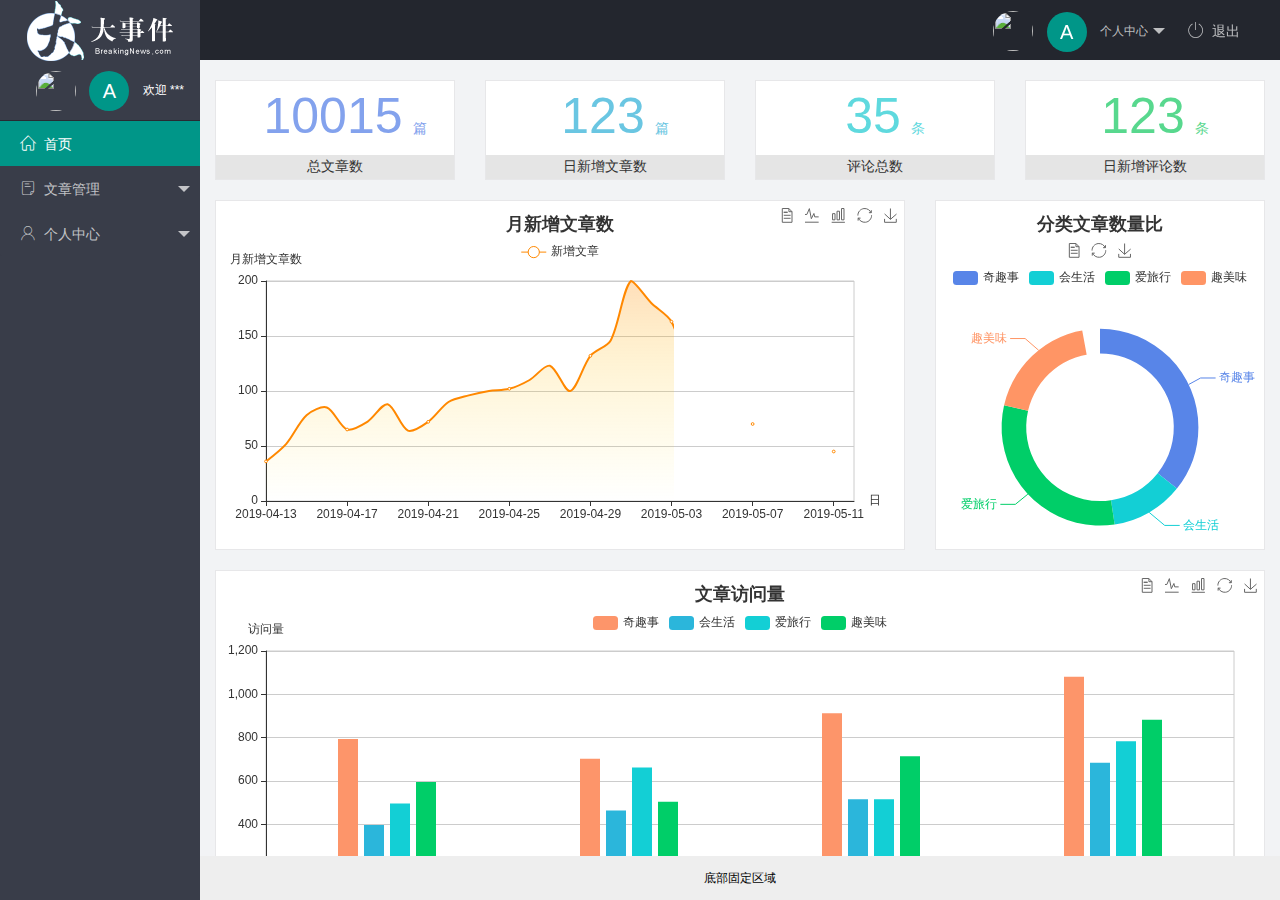
==== commit 2e5db6f3: "进行提交到本地仓库" ====
--- a/index.html
+++ b/index.html
@@ -27,9 +27,9 @@
                         个人中心
                     </a>
                     <dl class="layui-nav-child">
-                        <dd><a href="">基本资料</a></dd>
-                        <dd><a href="">更换头像</a></dd>
-                        <dd><a href="">重置密码</a></dd>
+                        <dd><a href="/user/user_info.html" target="fm">基本资料</a></dd>
+                        <dd><a href="/user/user_avatar.html" target="fm">更换头像</a></dd>
+                        <dd><a href="/user/user_pwd.html" target="fm">重置密码</a></dd>
                     </dl>
                 </li>
                 <li class="layui-nav-item" lay-header-event="menuRight" lay-unselect>
@@ -62,9 +62,12 @@
                     <li class="layui-nav-item">
                         <a href="javascript:;"><span class="iconfont icon-user"></span>个人中心</a>
                         <dl class="layui-nav-child">
-                            <dd><a href="javascript:;"><i class="layui-icon layui-icon-app"></i>基本资料</a></dd>
-                            <dd><a href="javascript:;"><i class="layui-icon layui-icon-app"></i>更换头像</a></dd>
-                            <dd><a href="javascript:;"><i class="layui-icon layui-icon-app"></i>重置密码</a></dd>
+                            <dd><a href="/user/user_info.html" target="fm"><i
+                                        class="layui-icon layui-icon-app"></i>基本资料</a></dd>
+                            <dd><a href="/user/user_avatar.html" target="fm"><i class=" layui-icon
+                                    layui-icon-app"></i>更换头像</a></dd>
+                            <dd><a href="/user/user_pwd.html" target="fm"><i
+                                        class="layui-icon layui-icon-app"></i>重置密码</a></dd>
                         </dl>
                     </li>
                 </ul>
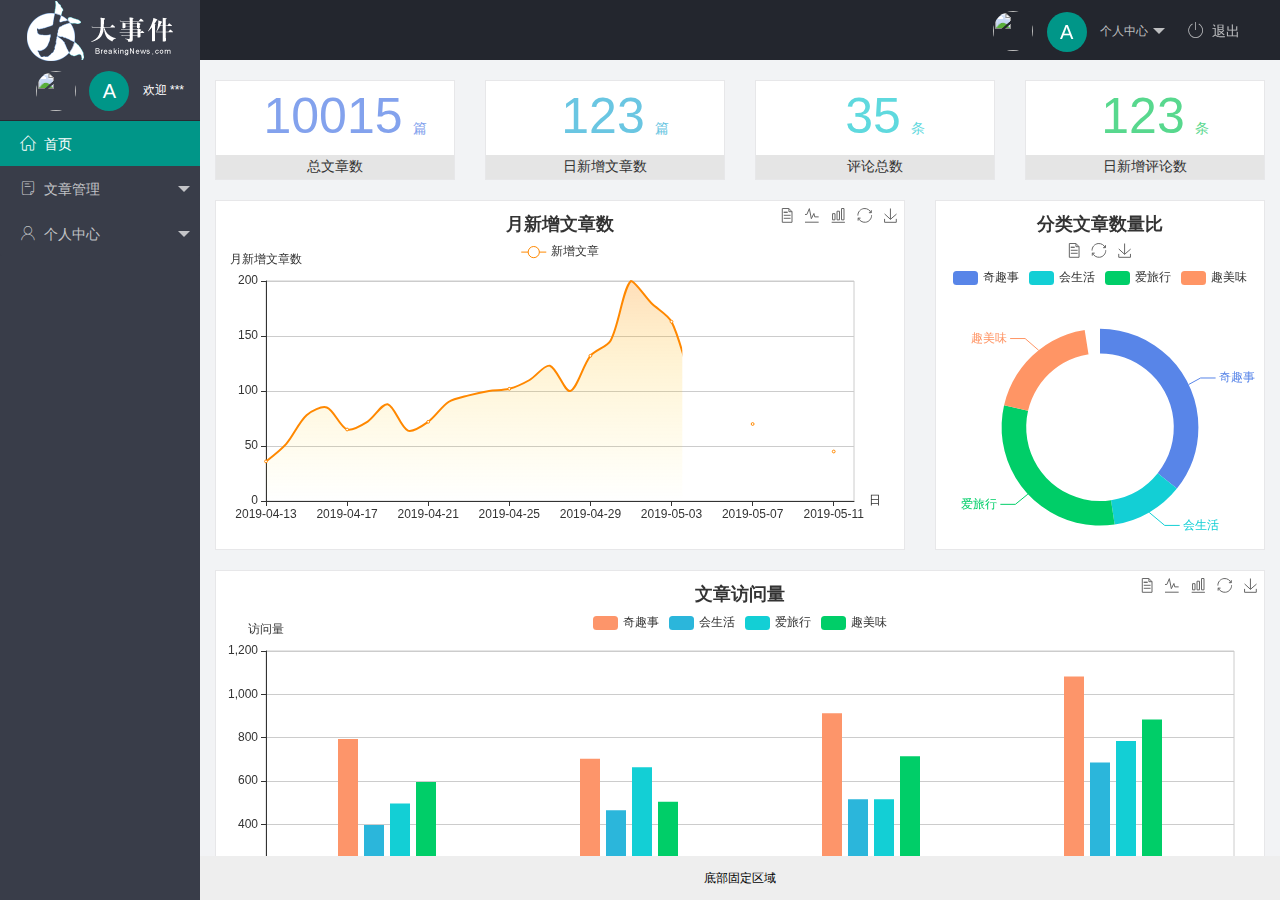
==== commit 97a5b7e6: "完成文章管理相关功能的开发" ====
--- a/index.html
+++ b/index.html
@@ -40,6 +40,7 @@
 
         <div class="layui-side layui-bg-black">
             <div class="layui-side-scroll">
+
                 <!-- 左侧侧边栏上面头像 -->
                 <div class="userinfo">
                     <img src="http://t.cn/RCzsdCq" class="layui-nav-img" />
@@ -49,30 +50,34 @@
                 <!-- 左侧导航区域（可配合layui已有的垂直导航） -->
                 <ul class="layui-nav layui-nav-tree" lay-shrink="all">
                     <li class="layui-nav-item layui-this">
-                        <a href=" " target="fm"><span class="iconfont icon-home"></span>首页</a>
+                        <a href="/home/dashboard.html" target="fm"><span class="iconfont icon-home"></span>首页</a>
                     </li>
                     <li class="layui-nav-item">
                         <a class="" href="javascript:;"><span class="iconfont icon-16"></span>文章管理</a>
                         <dl class="layui-nav-child">
-                            <dd><a href="javascript:;"><i class="layui-icon layui-icon-app"></i>文章类别</a></dd>
-                            <dd><a href="javascript:;"><i class="layui-icon layui-icon-app"></i>文章列表</a></dd>
-                            <dd><a href="javascript:;"><i class="layui-icon layui-icon-app"></i>发布文章</a></dd>
+                            <dd><a href="/article/art_cate.html" target="fm"><i
+                                        class="layui-icon layui-icon-app"></i>文章类别</a></dd>
+                            <dd id="chenge"><a href="/article/art_list.html" target="fm"><i
+                                        class="layui-icon layui-icon-app"></i>文章列表</a></dd>
+                            <dd><a href="/article/art_pub.html" target="fm"><i
+                                        class="layui-icon layui-icon-app"></i>发布文章</a></dd>
                         </dl>
                     </li>
                     <li class="layui-nav-item">
                         <a href="javascript:;"><span class="iconfont icon-user"></span>个人中心</a>
                         <dl class="layui-nav-child">
-                            <dd><a href="/user/user_info.html" target="fm"><i
+                            <dd><a href="/user/user_info.html" target='fm'><i
                                         class="layui-icon layui-icon-app"></i>基本资料</a></dd>
-                            <dd><a href="/user/user_avatar.html" target="fm"><i class=" layui-icon
-                                    layui-icon-app"></i>更换头像</a></dd>
-                            <dd><a href="/user/user_pwd.html" target="fm"><i
+                            <dd><a href="/user/user_avatar.html" target="fm"><i
+                                        class="layui-icon layui-icon-app"></i>更换头像</a></dd>
+                            <dd><a href="/user/user_pwd.html" target='fm'><i
                                         class="layui-icon layui-icon-app"></i>重置密码</a></dd>
                         </dl>
                     </li>
                 </ul>
             </div>
         </div>
+
         <div class="layui-body">
             <!-- 内容主体区域 -->
             <iframe name="fm" src="/home/dashboard.html" frameborder="0"></iframe>
